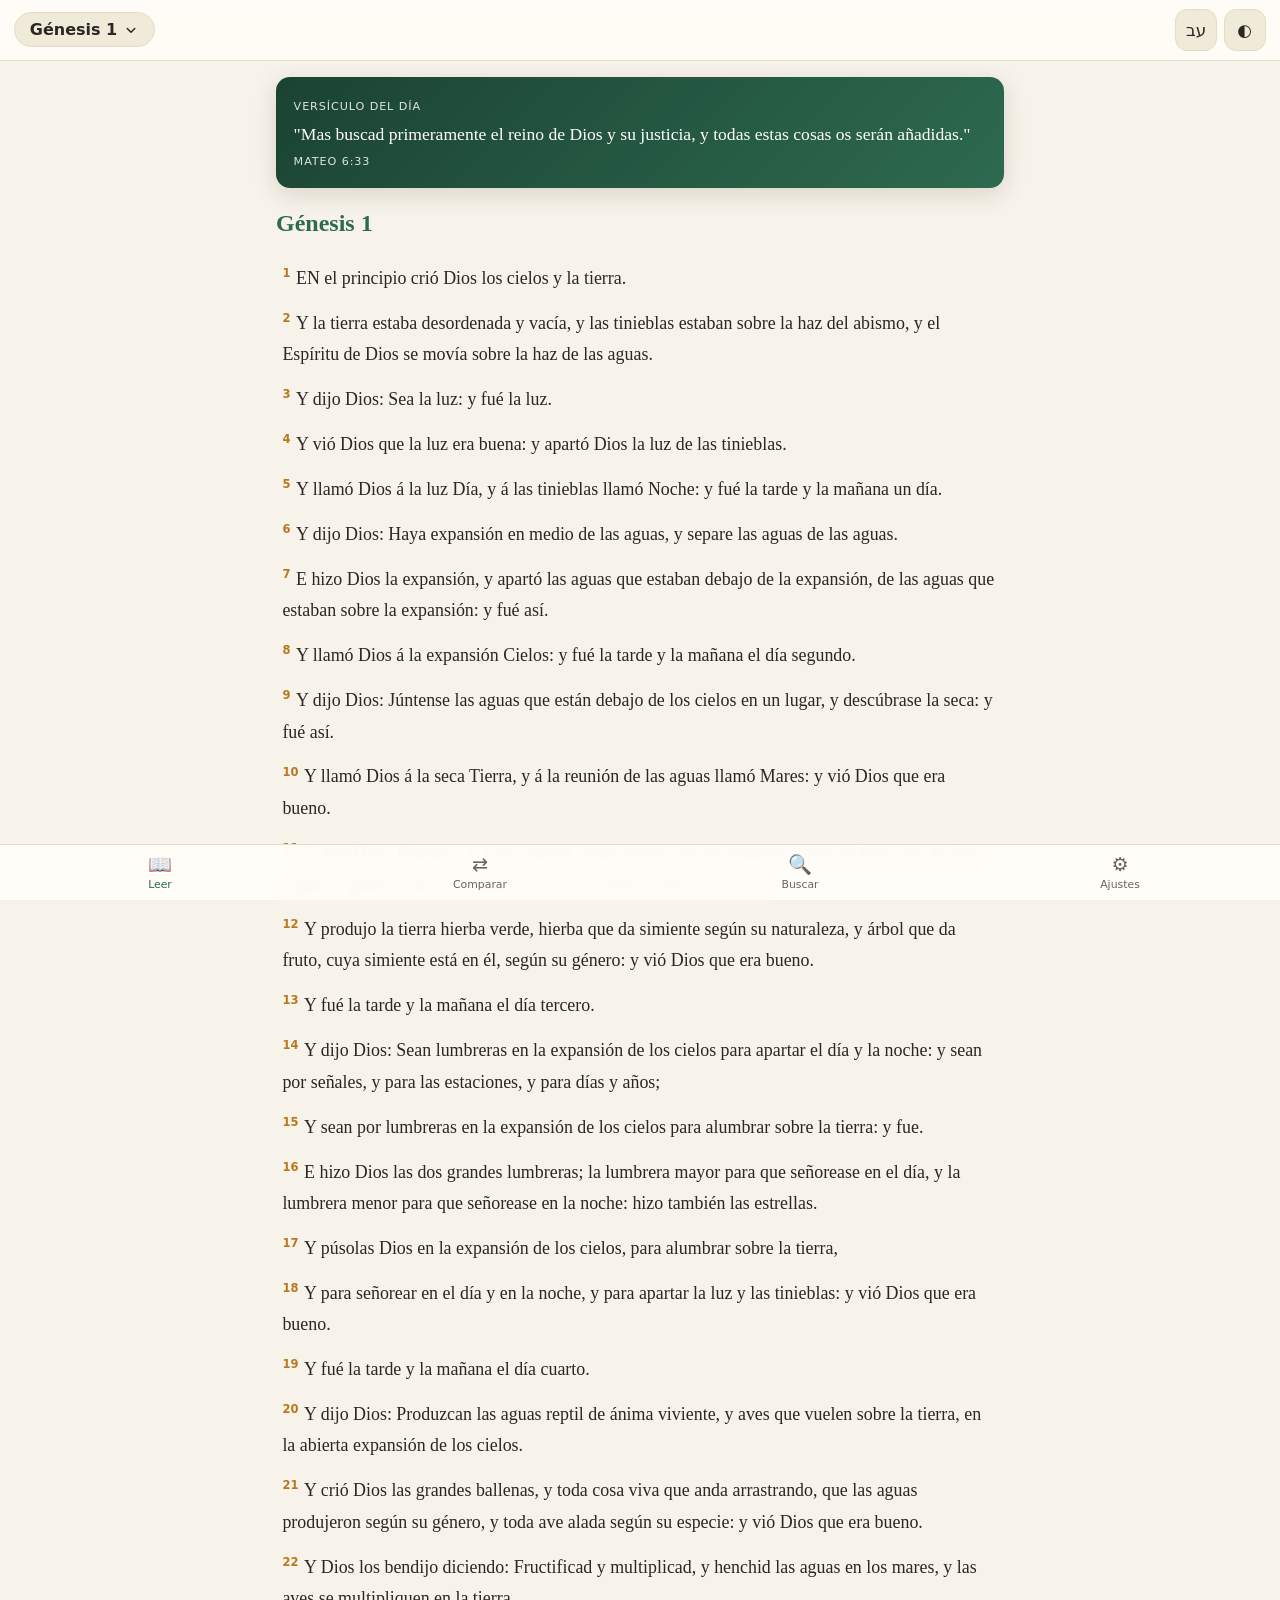
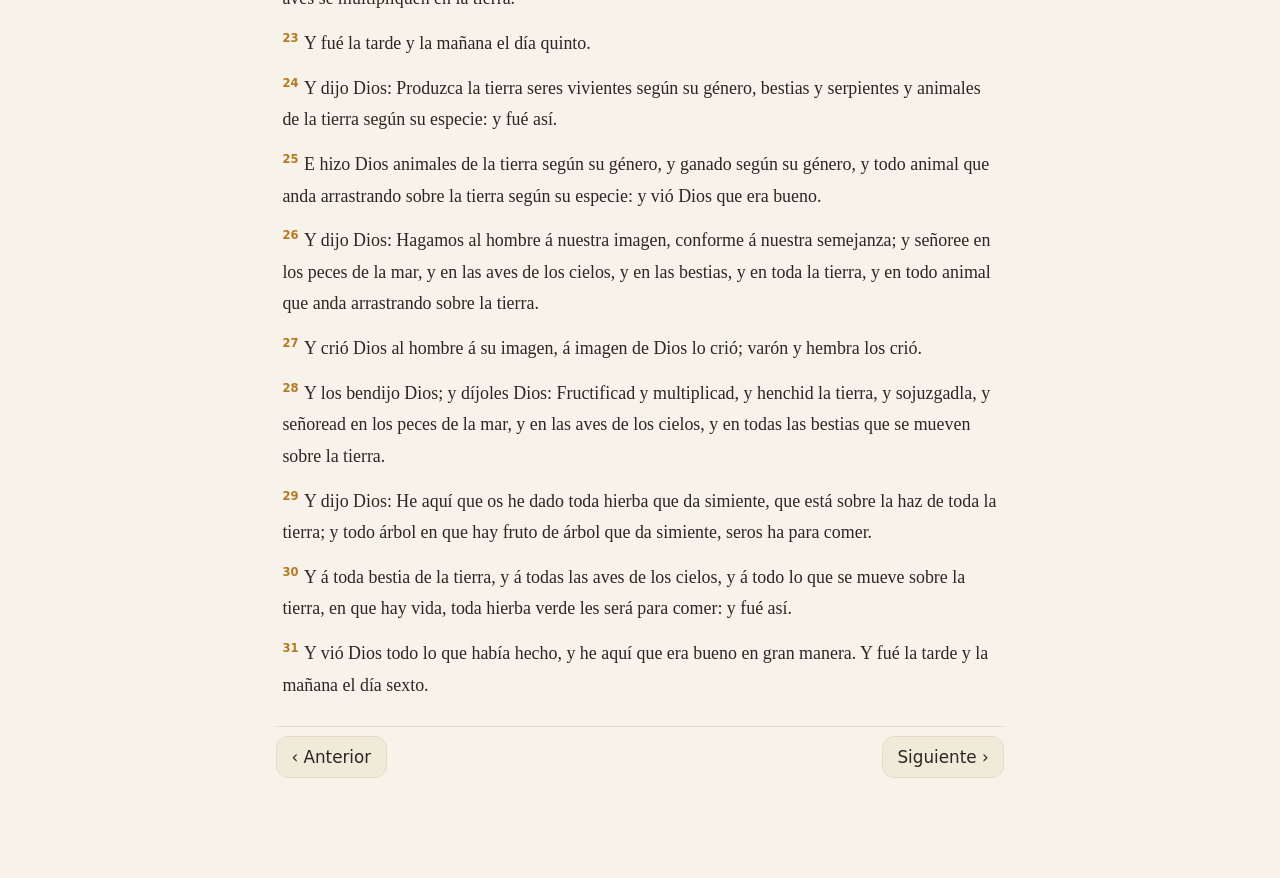
==== index.html @ 06303771 "Añade app web de estudio bíblico (PWA) con interlineal hebreo Primera versión real y funcional de la" ====
<!doctype html>
<html lang="es" data-theme="auto">
<head>
  <meta charset="utf-8" />
  <meta name="viewport" content="width=device-width, initial-scale=1, viewport-fit=cover" />
  <meta name="theme-color" content="#1b4332" />
  <meta name="description" content="Estudia la Biblia de forma profunda y sencilla: lectura, comparación de versiones y análisis palabra por palabra del hebreo con números de Strong." />
  <title>Biblia de Estudio</title>
  <link rel="manifest" href="manifest.webmanifest" />
  <link rel="icon" href="assets/icons/icon.svg" type="image/svg+xml" />
  <link rel="apple-touch-icon" href="assets/icons/icon-192.png" />
  <link rel="stylesheet" href="assets/css/app.css" />
</head>
<body>
  <!-- Barra superior -->
  <header class="topbar">
    <button id="btnNav" class="topbar__ref" aria-haspopup="dialog">
      <span id="refLabel">Génesis 1</span>
      <svg viewBox="0 0 24 24" class="chev" aria-hidden="true"><path d="M7 10l5 5 5-5" fill="none" stroke="currentColor" stroke-width="2" stroke-linecap="round" stroke-linejoin="round"/></svg>
    </button>
    <div class="topbar__actions">
      <button id="btnInterlinear" class="iconbtn" title="Interlineal hebreo" aria-pressed="false">עב</button>
      <button id="btnTheme" class="iconbtn" title="Tema">◐</button>
    </div>
  </header>

  <!-- Vistas -->
  <main id="app">
    <section id="view-read" class="view is-active"></section>
    <section id="view-compare" class="view"></section>
    <section id="view-search" class="view"></section>
    <section id="view-settings" class="view"></section>
  </main>

  <!-- Navegación inferior -->
  <nav class="tabbar">
    <button class="tab is-active" data-view="read"><span class="tab__i">📖</span><span>Leer</span></button>
    <button class="tab" data-view="compare"><span class="tab__i">⇄</span><span>Comparar</span></button>
    <button class="tab" data-view="search"><span class="tab__i">🔍</span><span>Buscar</span></button>
    <button class="tab" data-view="settings"><span class="tab__i">⚙️</span><span>Ajustes</span></button>
  </nav>

  <!-- Selector de libro/capítulo -->
  <div id="navigator" class="sheet" hidden>
    <div class="sheet__backdrop" data-close></div>
    <div class="sheet__panel" role="dialog" aria-label="Elegir libro y capítulo">
      <div class="sheet__head">
        <strong id="navTitle">Libros</strong>
        <button class="iconbtn" data-close aria-label="Cerrar">✕</button>
      </div>
      <div class="sheet__tabs">
        <button class="pill is-active" data-test="AT">Antiguo Testamento</button>
        <button class="pill" data-test="NT">Nuevo Testamento</button>
      </div>
      <div id="navBody" class="sheet__body"></div>
    </div>
  </div>

  <!-- Estudio de palabra (diccionario Strong) -->
  <div id="word" class="sheet" hidden>
    <div class="sheet__backdrop" data-close></div>
    <div class="sheet__panel sheet__panel--word" role="dialog" aria-label="Estudio de palabra">
      <div class="sheet__head">
        <strong>Estudio de palabra</strong>
        <button class="iconbtn" data-close aria-label="Cerrar">✕</button>
      </div>
      <div id="wordBody" class="sheet__body"></div>
    </div>
  </div>

  <div id="toast" class="toast" hidden></div>

  <script type="module" src="assets/js/app.js"></script>
</body>
</html>
---- assets/css/app.css ----
/* ============================================================
   Biblia de Estudio — estilos
   Móvil primero. Tema claro/oscuro con variables.
   ============================================================ */
:root {
  --bg: #f7f3ea;
  --surface: #fffdf8;
  --surface-2: #f0ead9;
  --text: #2b2724;
  --text-soft: #6b6358;
  --line: #e4dcc9;
  --accent: #1b4332;
  --accent-soft: #2d6a4f;
  --accent-ink: #ffffff;
  --gold: #b7791f;
  --hebrew: #7a3e12;
  --strong: #9a7b4f;
  --danger: #b23a48;
  --shadow: 0 6px 24px rgba(40, 30, 10, .14);
  --radius: 14px;
  --maxw: 760px;
  --fs-read: 1.12rem;
  --ff-read: "Iowan Old Style", "Palatino Linotype", Palatino, "Georgia", serif;
  --ff-ui: system-ui, -apple-system, "Segoe UI", Roboto, sans-serif;
  --ff-heb: "SBL Hebrew", "Ezra SIL", "Taamey Frank CLM", "Times New Roman", "David", serif;
}
:root[data-theme="dark"] {
  --bg: #15130f;
  --surface: #1e1b16;
  --surface-2: #272219;
  --text: #ece6da;
  --text-soft: #a69f90;
  --line: #322c22;
  --accent: #2d6a4f;
  --accent-soft: #40916c;
  --accent-ink: #f3fff8;
  --gold: #d9a441;
  --hebrew: #e0b483;
  --strong: #c3a677;
  --shadow: 0 6px 24px rgba(0, 0, 0, .5);
}
@media (prefers-color-scheme: dark) {
  :root[data-theme="auto"] {
    --bg: #15130f; --surface: #1e1b16; --surface-2: #272219;
    --text: #ece6da; --text-soft: #a69f90; --line: #322c22;
    --accent: #2d6a4f; --accent-soft: #40916c; --accent-ink: #f3fff8;
    --gold: #d9a441; --hebrew: #e0b483; --strong: #c3a677;
    --shadow: 0 6px 24px rgba(0, 0, 0, .5);
  }
}

* { box-sizing: border-box; }
html, body { margin: 0; padding: 0; }
body {
  background: var(--bg);
  color: var(--text);
  font-family: var(--ff-ui);
  line-height: 1.5;
  -webkit-text-size-adjust: 100%;
  overflow-x: hidden;
}
button { font-family: inherit; cursor: pointer; }

/* ---------- Barra superior ---------- */
.topbar {
  position: sticky; top: 0; z-index: 30;
  display: flex; align-items: center; justify-content: space-between;
  gap: .5rem;
  padding: calc(env(safe-area-inset-top) + .55rem) .9rem .55rem;
  background: color-mix(in srgb, var(--surface) 92%, transparent);
  backdrop-filter: saturate(1.3) blur(10px);
  border-bottom: 1px solid var(--line);
}
.topbar__ref {
  display: inline-flex; align-items: center; gap: .3rem;
  background: var(--surface-2); color: var(--text);
  border: 1px solid var(--line); border-radius: 999px;
  padding: .45rem .9rem; font-size: 1rem; font-weight: 600;
}
.chev { width: 18px; height: 18px; }
.topbar__actions { display: flex; gap: .4rem; }
.iconbtn {
  min-width: 42px; height: 42px; padding: 0 .5rem;
  display: inline-flex; align-items: center; justify-content: center;
  background: var(--surface-2); color: var(--text);
  border: 1px solid var(--line); border-radius: 12px;
  font-size: 1.05rem;
}
.iconbtn[aria-pressed="true"] { background: var(--accent); color: var(--accent-ink); border-color: var(--accent); }

/* ---------- Vistas ---------- */
main#app { max-width: var(--maxw); margin: 0 auto; padding-bottom: 92px; }
.view { display: none; padding: 1rem 1rem 0; animation: fade .25s ease; }
.view.is-active { display: block; }
@keyframes fade { from { opacity: 0; transform: translateY(6px); } to { opacity: 1; transform: none; } }

/* ---------- Lectura ---------- */
.chapter-title { font-family: var(--ff-read); font-size: 1.5rem; color: var(--accent-soft); margin: .2rem 0 1rem; }
.verse {
  font-family: var(--ff-read); font-size: var(--fs-read); line-height: 1.75;
  margin: 0 0 .15rem; padding: .35rem .4rem; border-radius: 8px;
  scroll-margin-top: 80px;
}
.verse:target, .verse.is-hl { background: color-mix(in srgb, var(--gold) 20%, transparent); }
.verse__n { font-family: var(--ff-ui); font-size: .72rem; font-weight: 700; color: var(--gold);
  vertical-align: super; margin-inline-end: .35rem; }

/* Interlineal */
.iln { margin: 0 0 1.1rem; padding: .7rem .6rem; border: 1px solid var(--line);
  border-radius: var(--radius); background: var(--surface); }
.iln__es { font-family: var(--ff-read); font-size: 1.02rem; color: var(--text-soft); margin-bottom: .55rem; }
.iln__heb { direction: rtl; text-align: right; display: flex; flex-wrap: wrap; gap: .1rem .55rem; }
.hw { display: inline-flex; flex-direction: column; align-items: center; gap: 1px;
  padding: .2rem .3rem; border-radius: 8px; background: transparent; border: none; }
.hw:active, .hw:hover { background: var(--surface-2); }
.hw__h { font-family: var(--ff-heb); font-size: 1.7rem; color: var(--hebrew); line-height: 1.3; }
.hw__s { font-family: var(--ff-ui); font-size: .62rem; color: var(--strong); direction: ltr; }

/* ---------- Comparar ---------- */
.cmp-pick { display: flex; flex-wrap: wrap; gap: .4rem; margin-bottom: 1rem; }
.cmp-grid { display: grid; gap: .8rem; }
.cmp-col { border: 1px solid var(--line); border-radius: var(--radius); background: var(--surface); overflow: hidden; }
.cmp-col__h { background: var(--surface-2); padding: .5rem .8rem; font-weight: 700; font-size: .9rem;
  border-bottom: 1px solid var(--line); display: flex; justify-content: space-between; align-items: center; }
.cmp-col__h small { color: var(--text-soft); font-weight: 500; }
.cmp-col__b { padding: .6rem .8rem; }
.cmp-v { font-family: var(--ff-read); font-size: 1rem; line-height: 1.65; margin-bottom: .4rem; }
.cmp-v.rtl { direction: rtl; text-align: right; font-family: var(--ff-heb); font-size: 1.35rem; color: var(--hebrew); }

/* ---------- Buscar ---------- */
.search-box { display: flex; gap: .5rem; margin-bottom: 1rem; }
.search-box input { flex: 1; font-size: 1rem; padding: .7rem .9rem; border-radius: 12px;
  border: 1px solid var(--line); background: var(--surface); color: var(--text); }
.result { border-bottom: 1px solid var(--line); padding: .7rem .2rem; }
.result__ref { font-weight: 700; color: var(--accent-soft); font-size: .85rem; }
.result__t { font-family: var(--ff-read); font-size: 1rem; }
.result mark { background: color-mix(in srgb, var(--gold) 35%, transparent); color: inherit; border-radius: 3px; }

/* ---------- Ajustes / genérico ---------- */
.card { background: var(--surface); border: 1px solid var(--line); border-radius: var(--radius);
  padding: 1rem; margin-bottom: 1rem; }
.card h3 { margin: 0 0 .6rem; font-size: 1rem; }
.row { display: flex; align-items: center; justify-content: space-between; gap: 1rem;
  padding: .55rem 0; border-top: 1px solid var(--line); }
.row:first-of-type { border-top: none; }
.seg { display: inline-flex; background: var(--surface-2); border: 1px solid var(--line); border-radius: 10px; overflow: hidden; }
.seg button { border: none; background: transparent; color: var(--text); padding: .45rem .8rem; font-size: .9rem; }
.seg button.is-active { background: var(--accent); color: var(--accent-ink); }
.muted { color: var(--text-soft); font-size: .88rem; }
.daily { background: linear-gradient(135deg, var(--accent), var(--accent-soft)); color: var(--accent-ink);
  border-radius: var(--radius); padding: 1rem 1.1rem; margin-bottom: 1.1rem; box-shadow: var(--shadow); }
.daily small { opacity: .85; text-transform: uppercase; letter-spacing: .08em; font-size: .7rem; }
.daily p { font-family: var(--ff-read); font-size: 1.1rem; margin: .3rem 0 0; }

/* ---------- Pestañas inferiores ---------- */
.tabbar {
  position: fixed; left: 0; right: 0; bottom: 0; z-index: 30;
  display: grid; grid-template-columns: repeat(4, 1fr);
  background: color-mix(in srgb, var(--surface) 95%, transparent);
  backdrop-filter: blur(10px); border-top: 1px solid var(--line);
  padding-bottom: env(safe-area-inset-bottom);
}
.tab { border: none; background: transparent; color: var(--text-soft);
  display: flex; flex-direction: column; align-items: center; gap: 2px;
  padding: .5rem 0 .55rem; font-size: .68rem; }
.tab.is-active { color: var(--accent-soft); }
.tab__i { font-size: 1.2rem; filter: grayscale(.3); }
.tab.is-active .tab__i { filter: none; }

/* ---------- Hojas / modales ---------- */
.sheet { position: fixed; inset: 0; z-index: 50; display: flex; align-items: flex-end; justify-content: center; }
.sheet[hidden] { display: none; }
.sheet__backdrop { position: absolute; inset: 0; background: rgba(0,0,0,.45); animation: fade .2s; }
.sheet__panel { position: relative; width: 100%; max-width: var(--maxw);
  max-height: 86vh; display: flex; flex-direction: column;
  background: var(--surface); border-radius: 18px 18px 0 0; box-shadow: var(--shadow);
  animation: slideup .28s cubic-bezier(.2,.8,.2,1); padding-bottom: env(safe-area-inset-bottom); }
.sheet__panel--word { max-height: 78vh; }
@keyframes slideup { from { transform: translateY(100%); } to { transform: none; } }
.sheet__head { display: flex; justify-content: space-between; align-items: center;
  padding: .9rem 1rem; border-bottom: 1px solid var(--line); }
.sheet__tabs { display: flex; gap: .5rem; padding: .7rem 1rem 0; }
.pill { border: 1px solid var(--line); background: var(--surface-2); color: var(--text);
  border-radius: 999px; padding: .4rem .9rem; font-size: .85rem; }
.pill.is-active { background: var(--accent); color: var(--accent-ink); border-color: var(--accent); }
.sheet__body { overflow-y: auto; padding: 1rem; }

.book-grid { display: grid; grid-template-columns: repeat(auto-fill, minmax(96px, 1fr)); gap: .45rem; }
.book-grid button { border: 1px solid var(--line); background: var(--surface-2); color: var(--text);
  border-radius: 10px; padding: .55rem .4rem; font-size: .82rem; text-align: center; }
.book-grid button.heb::after { content: "עב"; display: block; font-family: var(--ff-heb);
  font-size: .7rem; color: var(--strong); margin-top: 2px; }
.chap-grid { display: grid; grid-template-columns: repeat(auto-fill, minmax(52px, 1fr)); gap: .4rem; }
.chap-grid button { border: 1px solid var(--line); background: var(--surface-2); color: var(--text);
  border-radius: 10px; padding: .6rem 0; font-weight: 600; }
.backlink { background: none; border: none; color: var(--accent-soft); font-weight: 600; padding: 0 0 .7rem; }

/* Estudio de palabra */
.wh { text-align: center; margin-bottom: .8rem; }
.wh__h { font-family: var(--ff-heb); font-size: 2.6rem; color: var(--hebrew); }
.wh__x { color: var(--text-soft); font-size: 1rem; }
.wh__code { display: inline-block; margin-top: .3rem; font-size: .78rem; font-weight: 700;
  color: var(--gold); background: var(--surface-2); border: 1px solid var(--line);
  border-radius: 999px; padding: .15rem .6rem; }
.wsec { margin-bottom: .9rem; }
.wsec h4 { margin: 0 0 .25rem; font-size: .76rem; text-transform: uppercase; letter-spacing: .06em; color: var(--text-soft); }
.wsec p { margin: 0; font-size: .98rem; }
.occ { display: flex; flex-wrap: wrap; gap: .4rem; }
.occ button { border: 1px solid var(--line); background: var(--surface-2); color: var(--accent-soft);
  border-radius: 8px; padding: .3rem .55rem; font-size: .82rem; font-weight: 600; }
.loading { text-align: center; color: var(--text-soft); padding: 2rem 0; }
.spin { display: inline-block; width: 22px; height: 22px; border: 3px solid var(--line);
  border-top-color: var(--accent-soft); border-radius: 50%; animation: sp .8s linear infinite; }
@keyframes sp { to { transform: rotate(360deg); } }

.toast { position: fixed; bottom: 100px; left: 50%; transform: translateX(-50%);
  background: var(--text); color: var(--bg); padding: .6rem 1rem; border-radius: 999px;
  font-size: .88rem; z-index: 80; box-shadow: var(--shadow); }
.toast[hidden] { display: none; }

@media (min-width: 620px) { .cmp-grid.two { grid-template-columns: 1fr 1fr; } }
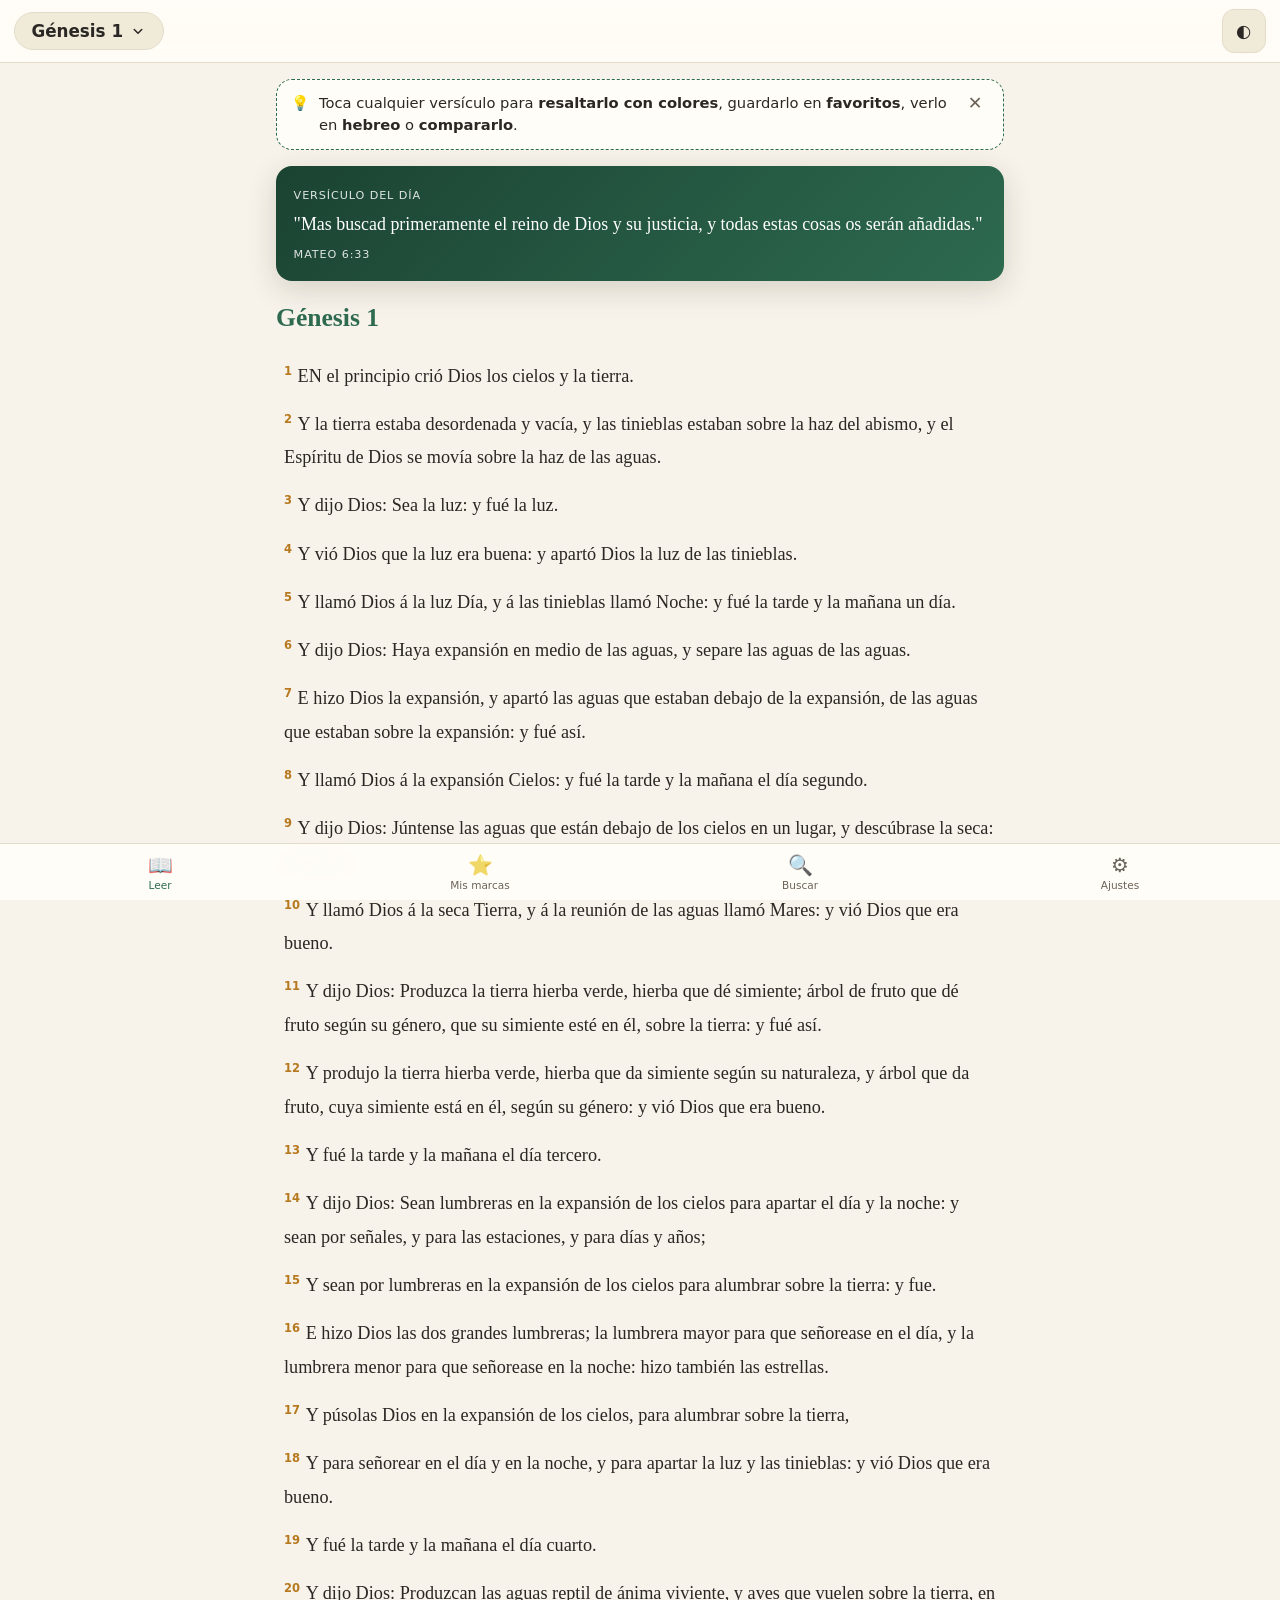
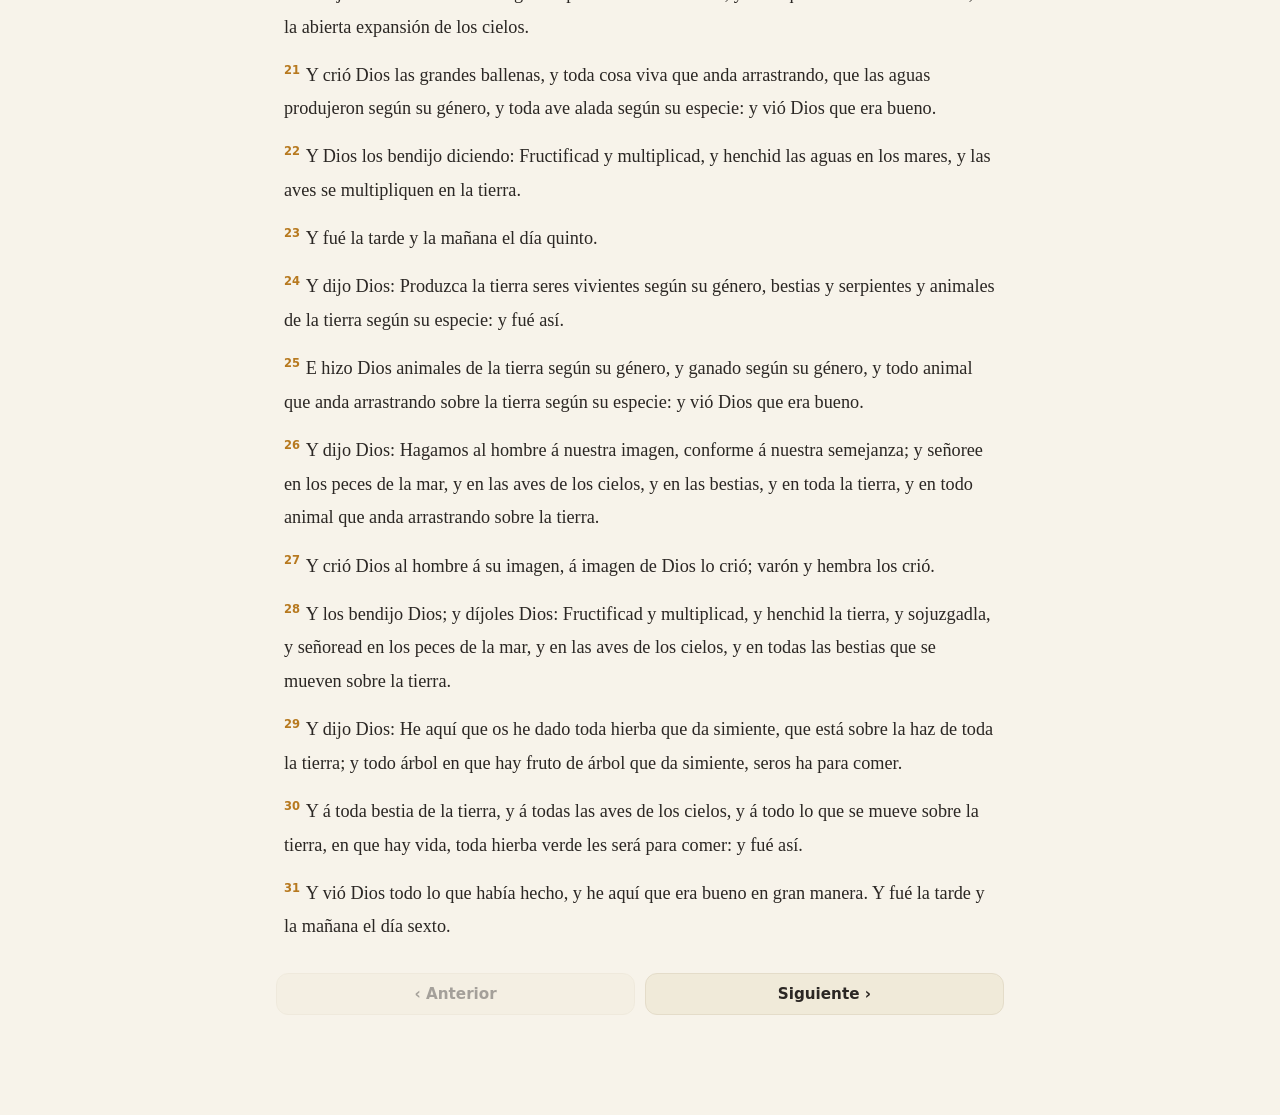
==== commit 58985668: "Rediseño simple y táctil: menú de versículo, resaltados y favoritos Reorganiza toda la interacción e" ====
--- a/index.html
+++ b/index.html
@@ -4,7 +4,7 @@
   <meta charset="utf-8" />
   <meta name="viewport" content="width=device-width, initial-scale=1, viewport-fit=cover" />
   <meta name="theme-color" content="#1b4332" />
-  <meta name="description" content="Estudia la Biblia de forma profunda y sencilla: lectura, comparación de versiones y análisis palabra por palabra del hebreo con números de Strong." />
+  <meta name="description" content="Estudia la Biblia de forma sencilla: lee, resalta con colores, guarda favoritos, compara versiones y mira el hebreo original palabra por palabra." />
   <title>Biblia de Estudio</title>
   <link rel="manifest" href="manifest.webmanifest" />
   <link rel="icon" href="assets/icons/icon.svg" type="image/svg+xml" />
@@ -18,16 +18,13 @@
       <span id="refLabel">Génesis 1</span>
       <svg viewBox="0 0 24 24" class="chev" aria-hidden="true"><path d="M7 10l5 5 5-5" fill="none" stroke="currentColor" stroke-width="2" stroke-linecap="round" stroke-linejoin="round"/></svg>
     </button>
-    <div class="topbar__actions">
-      <button id="btnInterlinear" class="iconbtn" title="Interlineal hebreo" aria-pressed="false">עב</button>
-      <button id="btnTheme" class="iconbtn" title="Tema">◐</button>
-    </div>
+    <button id="btnTheme" class="iconbtn" title="Cambiar tema" aria-label="Cambiar tema">◐</button>
   </header>
 
   <!-- Vistas -->
   <main id="app">
     <section id="view-read" class="view is-active"></section>
-    <section id="view-compare" class="view"></section>
+    <section id="view-marks" class="view"></section>
     <section id="view-search" class="view"></section>
     <section id="view-settings" class="view"></section>
   </main>
@@ -35,7 +32,7 @@
   <!-- Navegación inferior -->
   <nav class="tabbar">
     <button class="tab is-active" data-view="read"><span class="tab__i">📖</span><span>Leer</span></button>
-    <button class="tab" data-view="compare"><span class="tab__i">⇄</span><span>Comparar</span></button>
+    <button class="tab" data-view="marks"><span class="tab__i">⭐</span><span>Mis marcas</span></button>
     <button class="tab" data-view="search"><span class="tab__i">🔍</span><span>Buscar</span></button>
     <button class="tab" data-view="settings"><span class="tab__i">⚙️</span><span>Ajustes</span></button>
   </nav>
@@ -44,6 +41,7 @@
   <div id="navigator" class="sheet" hidden>
     <div class="sheet__backdrop" data-close></div>
     <div class="sheet__panel" role="dialog" aria-label="Elegir libro y capítulo">
+      <div class="sheet__grip"></div>
       <div class="sheet__head">
         <strong id="navTitle">Libros</strong>
         <button class="iconbtn" data-close aria-label="Cerrar">✕</button>
@@ -56,10 +54,35 @@
     </div>
   </div>
 
+  <!-- Menú de acciones del versículo (el centro de todo) -->
+  <div id="verse" class="sheet" hidden>
+    <div class="sheet__backdrop" data-close></div>
+    <div class="sheet__panel sheet__panel--actions" role="dialog" aria-label="Acciones del versículo">
+      <div class="sheet__grip"></div>
+      <div id="verseHead" class="verse-head"></div>
+      <div class="swatches" id="swatches"></div>
+      <div class="actions" id="verseActions"></div>
+    </div>
+  </div>
+
+  <!-- Panel genérico (hebreo del versículo / comparar) -->
+  <div id="panel" class="sheet" hidden>
+    <div class="sheet__backdrop" data-close></div>
+    <div class="sheet__panel" role="dialog" aria-label="Detalle">
+      <div class="sheet__grip"></div>
+      <div class="sheet__head">
+        <strong id="panelTitle">Detalle</strong>
+        <button class="iconbtn" data-close aria-label="Cerrar">✕</button>
+      </div>
+      <div id="panelBody" class="sheet__body"></div>
+    </div>
+  </div>
+
   <!-- Estudio de palabra (diccionario Strong) -->
   <div id="word" class="sheet" hidden>
     <div class="sheet__backdrop" data-close></div>
     <div class="sheet__panel sheet__panel--word" role="dialog" aria-label="Estudio de palabra">
+      <div class="sheet__grip"></div>
       <div class="sheet__head">
         <strong>Estudio de palabra</strong>
         <button class="iconbtn" data-close aria-label="Cerrar">✕</button>
--- a/assets/css/app.css
+++ b/assets/css/app.css
@@ -1,6 +1,5 @@
 /* ============================================================
-   Biblia de Estudio — estilos
-   Móvil primero. Tema claro/oscuro con variables.
+   Biblia de Estudio — estilos (rediseño simple y táctil)
    ============================================================ */
 :root {
   --bg: #f7f3ea;
@@ -15,78 +14,75 @@
   --gold: #b7791f;
   --hebrew: #7a3e12;
   --strong: #9a7b4f;
-  --danger: #b23a48;
-  --shadow: 0 6px 24px rgba(40, 30, 10, .14);
-  --radius: 14px;
+  --shadow: 0 8px 30px rgba(40, 30, 10, .16);
+  --radius: 16px;
   --maxw: 760px;
-  --fs-read: 1.12rem;
+  --fs-read: 1.14rem;
   --ff-read: "Iowan Old Style", "Palatino Linotype", Palatino, "Georgia", serif;
   --ff-ui: system-ui, -apple-system, "Segoe UI", Roboto, sans-serif;
   --ff-heb: "SBL Hebrew", "Ezra SIL", "Taamey Frank CLM", "Times New Roman", "David", serif;
+  /* resaltados (translúcidos: lucen bien en claro y oscuro) */
+  --hl-amarillo: rgba(250, 204, 21, .40);
+  --hl-verde:    rgba(74, 222, 128, .34);
+  --hl-azul:     rgba(96, 165, 250, .34);
+  --hl-rosa:     rgba(244, 114, 182, .34);
+  --hl-naranja:  rgba(251, 146, 60, .38);
 }
 :root[data-theme="dark"] {
-  --bg: #15130f;
-  --surface: #1e1b16;
-  --surface-2: #272219;
-  --text: #ece6da;
-  --text-soft: #a69f90;
-  --line: #322c22;
-  --accent: #2d6a4f;
-  --accent-soft: #40916c;
-  --accent-ink: #f3fff8;
-  --gold: #d9a441;
-  --hebrew: #e0b483;
-  --strong: #c3a677;
-  --shadow: 0 6px 24px rgba(0, 0, 0, .5);
+  --bg: #15130f; --surface: #1e1b16; --surface-2: #272219;
+  --text: #ece6da; --text-soft: #a69f90; --line: #322c22;
+  --accent: #2d6a4f; --accent-soft: #52b788; --accent-ink: #f3fff8;
+  --gold: #d9a441; --hebrew: #e0b483; --strong: #c3a677;
+  --shadow: 0 8px 30px rgba(0, 0, 0, .55);
+  --hl-amarillo: rgba(250, 204, 21, .30);
+  --hl-verde:    rgba(74, 222, 128, .26);
+  --hl-azul:     rgba(96, 165, 250, .28);
+  --hl-rosa:     rgba(244, 114, 182, .28);
+  --hl-naranja:  rgba(251, 146, 60, .30);
 }
 @media (prefers-color-scheme: dark) {
   :root[data-theme="auto"] {
     --bg: #15130f; --surface: #1e1b16; --surface-2: #272219;
     --text: #ece6da; --text-soft: #a69f90; --line: #322c22;
-    --accent: #2d6a4f; --accent-soft: #40916c; --accent-ink: #f3fff8;
+    --accent: #2d6a4f; --accent-soft: #52b788; --accent-ink: #f3fff8;
     --gold: #d9a441; --hebrew: #e0b483; --strong: #c3a677;
-    --shadow: 0 6px 24px rgba(0, 0, 0, .5);
+    --shadow: 0 8px 30px rgba(0, 0, 0, .55);
+    --hl-amarillo: rgba(250,204,21,.30); --hl-verde: rgba(74,222,128,.26);
+    --hl-azul: rgba(96,165,250,.28); --hl-rosa: rgba(244,114,182,.28);
+    --hl-naranja: rgba(251,146,60,.30);
   }
 }
 
-* { box-sizing: border-box; }
+* { box-sizing: border-box; -webkit-tap-highlight-color: transparent; }
 html, body { margin: 0; padding: 0; }
 body {
-  background: var(--bg);
-  color: var(--text);
-  font-family: var(--ff-ui);
-  line-height: 1.5;
-  -webkit-text-size-adjust: 100%;
-  overflow-x: hidden;
-}
-button { font-family: inherit; cursor: pointer; }
+  background: var(--bg); color: var(--text);
+  font-family: var(--ff-ui); line-height: 1.5;
+  -webkit-text-size-adjust: 100%; overflow-x: hidden;
+}
+button { font-family: inherit; cursor: pointer; color: inherit; }
 
 /* ---------- Barra superior ---------- */
 .topbar {
   position: sticky; top: 0; z-index: 30;
-  display: flex; align-items: center; justify-content: space-between;
-  gap: .5rem;
+  display: flex; align-items: center; justify-content: space-between; gap: .5rem;
   padding: calc(env(safe-area-inset-top) + .55rem) .9rem .55rem;
   background: color-mix(in srgb, var(--surface) 92%, transparent);
   backdrop-filter: saturate(1.3) blur(10px);
   border-bottom: 1px solid var(--line);
 }
 .topbar__ref {
-  display: inline-flex; align-items: center; gap: .3rem;
-  background: var(--surface-2); color: var(--text);
-  border: 1px solid var(--line); border-radius: 999px;
-  padding: .45rem .9rem; font-size: 1rem; font-weight: 600;
+  display: inline-flex; align-items: center; gap: .35rem;
+  background: var(--surface-2); border: 1px solid var(--line); border-radius: 999px;
+  padding: .5rem 1rem; font-size: 1.05rem; font-weight: 700;
 }
 .chev { width: 18px; height: 18px; }
-.topbar__actions { display: flex; gap: .4rem; }
 .iconbtn {
-  min-width: 42px; height: 42px; padding: 0 .5rem;
+  min-width: 44px; height: 44px; padding: 0 .6rem;
   display: inline-flex; align-items: center; justify-content: center;
-  background: var(--surface-2); color: var(--text);
-  border: 1px solid var(--line); border-radius: 12px;
-  font-size: 1.05rem;
-}
-.iconbtn[aria-pressed="true"] { background: var(--accent); color: var(--accent-ink); border-color: var(--accent); }
+  background: var(--surface-2); border: 1px solid var(--line); border-radius: 12px;
+  font-size: 1.1rem;
+}
 
 /* ---------- Vistas ---------- */
 main#app { max-width: var(--maxw); margin: 0 auto; padding-bottom: 92px; }
@@ -95,62 +91,95 @@
 @keyframes fade { from { opacity: 0; transform: translateY(6px); } to { opacity: 1; transform: none; } }
 
 /* ---------- Lectura ---------- */
-.chapter-title { font-family: var(--ff-read); font-size: 1.5rem; color: var(--accent-soft); margin: .2rem 0 1rem; }
+.chapter-title { font-family: var(--ff-read); font-size: 1.6rem; color: var(--accent-soft); margin: .3rem 0 1rem; }
 .verse {
-  font-family: var(--ff-read); font-size: var(--fs-read); line-height: 1.75;
-  margin: 0 0 .15rem; padding: .35rem .4rem; border-radius: 8px;
-  scroll-margin-top: 80px;
-}
-.verse:target, .verse.is-hl { background: color-mix(in srgb, var(--gold) 20%, transparent); }
-.verse__n { font-family: var(--ff-ui); font-size: .72rem; font-weight: 700; color: var(--gold);
+  position: relative;
+  font-family: var(--ff-read); font-size: var(--fs-read); line-height: 1.85;
+  margin: 0 0 .1rem; padding: .4rem .5rem; border-radius: 10px;
+  scroll-margin-top: 84px; cursor: pointer; transition: background .15s;
+}
+.verse:active { background: var(--surface-2); }
+.verse.is-hl { outline: none; }
+.verse.hl-amarillo { background: var(--hl-amarillo); }
+.verse.hl-verde { background: var(--hl-verde); }
+.verse.hl-azul { background: var(--hl-azul); }
+.verse.hl-rosa { background: var(--hl-rosa); }
+.verse.hl-naranja { background: var(--hl-naranja); }
+.verse.flash { animation: flash 1.4s ease; }
+@keyframes flash { 0%,100%{ background: transparent; } 30%{ background: color-mix(in srgb, var(--gold) 26%, transparent); } }
+.verse__n { font-family: var(--ff-ui); font-size: .72rem; font-weight: 800; color: var(--gold);
   vertical-align: super; margin-inline-end: .35rem; }
-
-/* Interlineal */
-.iln { margin: 0 0 1.1rem; padding: .7rem .6rem; border: 1px solid var(--line);
-  border-radius: var(--radius); background: var(--surface); }
-.iln__es { font-family: var(--ff-read); font-size: 1.02rem; color: var(--text-soft); margin-bottom: .55rem; }
-.iln__heb { direction: rtl; text-align: right; display: flex; flex-wrap: wrap; gap: .1rem .55rem; }
+.verse__fav { color: var(--gold); margin-inline-start: .3rem; font-size: .85rem; }
+
+/* consejo inicial */
+.tip { display: flex; gap: .6rem; align-items: flex-start;
+  background: var(--surface); border: 1px dashed var(--accent-soft); border-radius: var(--radius);
+  padding: .8rem .9rem; margin-bottom: 1rem; font-size: .92rem; }
+.tip button { margin-inline-start: auto; background: none; border: none; color: var(--text-soft); font-size: 1.1rem; }
+
+/* versículo del día */
+.daily { background: linear-gradient(135deg, var(--accent), var(--accent-soft)); color: var(--accent-ink);
+  border-radius: var(--radius); padding: 1rem 1.1rem; margin-bottom: 1.1rem; box-shadow: var(--shadow); cursor: pointer; }
+.daily small { opacity: .85; text-transform: uppercase; letter-spacing: .08em; font-size: .7rem; }
+.daily p { font-family: var(--ff-read); font-size: 1.12rem; margin: .3rem 0 .2rem; }
+
+/* paginador de capítulo */
+.pager { display: flex; justify-content: space-between; gap: .6rem; margin: 1.4rem 0 .5rem; }
+.pager button { flex: 1; background: var(--surface-2); border: 1px solid var(--line);
+  border-radius: 12px; padding: .7rem; font-weight: 600; font-size: .95rem; }
+.pager button:disabled { opacity: .4; }
+
+/* interlineal de un versículo (en panel) */
+.iln__es { font-family: var(--ff-read); font-size: 1.05rem; color: var(--text-soft); margin: 0 0 .7rem;
+  padding-bottom: .7rem; border-bottom: 1px solid var(--line); }
+.iln__heb { direction: rtl; text-align: right; display: flex; flex-wrap: wrap; gap: .2rem .55rem; }
 .hw { display: inline-flex; flex-direction: column; align-items: center; gap: 1px;
-  padding: .2rem .3rem; border-radius: 8px; background: transparent; border: none; }
-.hw:active, .hw:hover { background: var(--surface-2); }
-.hw__h { font-family: var(--ff-heb); font-size: 1.7rem; color: var(--hebrew); line-height: 1.3; }
+  padding: .25rem .35rem; border-radius: 10px; background: var(--surface-2); border: 1px solid var(--line); }
+.hw:active { background: var(--accent); }
+.hw__h { font-family: var(--ff-heb); font-size: 1.75rem; color: var(--hebrew); line-height: 1.35; }
 .hw__s { font-family: var(--ff-ui); font-size: .62rem; color: var(--strong); direction: ltr; }
-
-/* ---------- Comparar ---------- */
-.cmp-pick { display: flex; flex-wrap: wrap; gap: .4rem; margin-bottom: 1rem; }
-.cmp-grid { display: grid; gap: .8rem; }
-.cmp-col { border: 1px solid var(--line); border-radius: var(--radius); background: var(--surface); overflow: hidden; }
-.cmp-col__h { background: var(--surface-2); padding: .5rem .8rem; font-weight: 700; font-size: .9rem;
-  border-bottom: 1px solid var(--line); display: flex; justify-content: space-between; align-items: center; }
-.cmp-col__h small { color: var(--text-soft); font-weight: 500; }
-.cmp-col__b { padding: .6rem .8rem; }
-.cmp-v { font-family: var(--ff-read); font-size: 1rem; line-height: 1.65; margin-bottom: .4rem; }
-.cmp-v.rtl { direction: rtl; text-align: right; font-family: var(--ff-heb); font-size: 1.35rem; color: var(--hebrew); }
+.iln__hint { margin-top: .9rem; color: var(--text-soft); font-size: .85rem; text-align: center; }
+
+/* comparar (en panel) */
+.cmp-row { margin-bottom: .9rem; border: 1px solid var(--line); border-radius: 12px; overflow: hidden; }
+.cmp-row__h { background: var(--surface-2); padding: .45rem .8rem; font-weight: 700; font-size: .85rem;
+  display: flex; justify-content: space-between; align-items: center; }
+.cmp-row__h small { color: var(--text-soft); font-weight: 500; }
+.cmp-row__t { padding: .6rem .8rem; font-family: var(--ff-read); font-size: 1.02rem; line-height: 1.6; }
+.cmp-row__t.rtl { direction: rtl; text-align: right; font-family: var(--ff-heb); font-size: 1.4rem; color: var(--hebrew); }
+.cmp-add { margin-top: .4rem; }
+.cmp-add summary { cursor: pointer; color: var(--accent-soft); font-weight: 600; padding: .5rem 0; list-style: none; }
+.cmp-add summary::-webkit-details-marker { display: none; }
+.cmp-pick { display: flex; flex-wrap: wrap; gap: .4rem; padding: .3rem 0 .6rem; }
 
 /* ---------- Buscar ---------- */
 .search-box { display: flex; gap: .5rem; margin-bottom: 1rem; }
-.search-box input { flex: 1; font-size: 1rem; padding: .7rem .9rem; border-radius: 12px;
+.search-box input { flex: 1; font-size: 1rem; padding: .8rem .9rem; border-radius: 12px;
   border: 1px solid var(--line); background: var(--surface); color: var(--text); }
-.result { border-bottom: 1px solid var(--line); padding: .7rem .2rem; }
+.result { border-bottom: 1px solid var(--line); padding: .8rem .2rem; cursor: pointer; }
 .result__ref { font-weight: 700; color: var(--accent-soft); font-size: .85rem; }
 .result__t { font-family: var(--ff-read); font-size: 1rem; }
-.result mark { background: color-mix(in srgb, var(--gold) 35%, transparent); color: inherit; border-radius: 3px; }
-
-/* ---------- Ajustes / genérico ---------- */
-.card { background: var(--surface); border: 1px solid var(--line); border-radius: var(--radius);
-  padding: 1rem; margin-bottom: 1rem; }
+.result mark, .cmp-row__t mark { background: color-mix(in srgb, var(--gold) 38%, transparent); color: inherit; border-radius: 3px; }
+
+/* ---------- Mis marcas ---------- */
+.seg { display: inline-flex; background: var(--surface-2); border: 1px solid var(--line); border-radius: 12px; overflow: hidden; }
+.seg button { border: none; background: transparent; padding: .5rem .9rem; font-size: .92rem; font-weight: 600; color: var(--text); }
+.seg button.is-active { background: var(--accent); color: var(--accent-ink); }
+.mark { display: flex; gap: .7rem; align-items: flex-start; padding: .8rem .2rem; border-bottom: 1px solid var(--line); cursor: pointer; }
+.mark__dot { width: 14px; height: 14px; border-radius: 50%; margin-top: .35rem; flex: none; border: 1px solid rgba(0,0,0,.1); }
+.mark__body { flex: 1; min-width: 0; }
+.mark__ref { font-weight: 700; color: var(--accent-soft); font-size: .86rem; }
+.mark__t { font-family: var(--ff-read); font-size: 1rem; overflow: hidden; display: -webkit-box; -webkit-line-clamp: 2; -webkit-box-orient: vertical; }
+.mark__x { background: none; border: none; color: var(--text-soft); font-size: 1.2rem; padding: 0 .3rem; }
+.empty { text-align: center; color: var(--text-soft); padding: 3rem 1rem; }
+.empty__i { font-size: 2.4rem; display: block; margin-bottom: .5rem; }
+
+/* ---------- Ajustes ---------- */
+.card { background: var(--surface); border: 1px solid var(--line); border-radius: var(--radius); padding: 1rem; margin-bottom: 1rem; }
 .card h3 { margin: 0 0 .6rem; font-size: 1rem; }
-.row { display: flex; align-items: center; justify-content: space-between; gap: 1rem;
-  padding: .55rem 0; border-top: 1px solid var(--line); }
+.row { display: flex; align-items: center; justify-content: space-between; gap: 1rem; padding: .6rem 0; border-top: 1px solid var(--line); }
 .row:first-of-type { border-top: none; }
-.seg { display: inline-flex; background: var(--surface-2); border: 1px solid var(--line); border-radius: 10px; overflow: hidden; }
-.seg button { border: none; background: transparent; color: var(--text); padding: .45rem .8rem; font-size: .9rem; }
-.seg button.is-active { background: var(--accent); color: var(--accent-ink); }
 .muted { color: var(--text-soft); font-size: .88rem; }
-.daily { background: linear-gradient(135deg, var(--accent), var(--accent-soft)); color: var(--accent-ink);
-  border-radius: var(--radius); padding: 1rem 1.1rem; margin-bottom: 1.1rem; box-shadow: var(--shadow); }
-.daily small { opacity: .85; text-transform: uppercase; letter-spacing: .08em; font-size: .7rem; }
-.daily p { font-family: var(--ff-read); font-size: 1.1rem; margin: .3rem 0 0; }
 
 /* ---------- Pestañas inferiores ---------- */
 .tabbar {
@@ -161,61 +190,78 @@
   padding-bottom: env(safe-area-inset-bottom);
 }
 .tab { border: none; background: transparent; color: var(--text-soft);
-  display: flex; flex-direction: column; align-items: center; gap: 2px;
-  padding: .5rem 0 .55rem; font-size: .68rem; }
+  display: flex; flex-direction: column; align-items: center; gap: 2px; padding: .55rem 0; font-size: .66rem; position: relative; }
 .tab.is-active { color: var(--accent-soft); }
-.tab__i { font-size: 1.2rem; filter: grayscale(.3); }
+.tab__i { font-size: 1.25rem; filter: grayscale(.3); }
 .tab.is-active .tab__i { filter: none; }
+.tab__badge { position: absolute; top: .25rem; right: calc(50% - 22px);
+  background: var(--gold); color: #fff; font-size: .6rem; font-weight: 700;
+  min-width: 15px; height: 15px; border-radius: 999px; padding: 0 3px;
+  display: inline-flex; align-items: center; justify-content: center; }
 
 /* ---------- Hojas / modales ---------- */
 .sheet { position: fixed; inset: 0; z-index: 50; display: flex; align-items: flex-end; justify-content: center; }
 .sheet[hidden] { display: none; }
 .sheet__backdrop { position: absolute; inset: 0; background: rgba(0,0,0,.45); animation: fade .2s; }
-.sheet__panel { position: relative; width: 100%; max-width: var(--maxw);
-  max-height: 86vh; display: flex; flex-direction: column;
-  background: var(--surface); border-radius: 18px 18px 0 0; box-shadow: var(--shadow);
-  animation: slideup .28s cubic-bezier(.2,.8,.2,1); padding-bottom: env(safe-area-inset-bottom); }
-.sheet__panel--word { max-height: 78vh; }
+.sheet__panel { position: relative; width: 100%; max-width: var(--maxw); max-height: 86vh;
+  display: flex; flex-direction: column; background: var(--surface);
+  border-radius: 20px 20px 0 0; box-shadow: var(--shadow);
+  animation: slideup .3s cubic-bezier(.2,.9,.2,1); padding-bottom: env(safe-area-inset-bottom); }
+.sheet__panel--word { max-height: 80vh; }
+.sheet__panel--actions { padding-bottom: calc(env(safe-area-inset-bottom) + .6rem); }
 @keyframes slideup { from { transform: translateY(100%); } to { transform: none; } }
-.sheet__head { display: flex; justify-content: space-between; align-items: center;
-  padding: .9rem 1rem; border-bottom: 1px solid var(--line); }
+.sheet__grip { width: 42px; height: 5px; border-radius: 999px; background: var(--line); margin: .55rem auto .2rem; }
+.sheet__head { display: flex; justify-content: space-between; align-items: center; padding: .7rem 1rem; border-bottom: 1px solid var(--line); }
 .sheet__tabs { display: flex; gap: .5rem; padding: .7rem 1rem 0; }
-.pill { border: 1px solid var(--line); background: var(--surface-2); color: var(--text);
-  border-radius: 999px; padding: .4rem .9rem; font-size: .85rem; }
+.pill { border: 1px solid var(--line); background: var(--surface-2); border-radius: 999px; padding: .45rem .9rem; font-size: .85rem; }
 .pill.is-active { background: var(--accent); color: var(--accent-ink); border-color: var(--accent); }
 .sheet__body { overflow-y: auto; padding: 1rem; }
 
-.book-grid { display: grid; grid-template-columns: repeat(auto-fill, minmax(96px, 1fr)); gap: .45rem; }
-.book-grid button { border: 1px solid var(--line); background: var(--surface-2); color: var(--text);
-  border-radius: 10px; padding: .55rem .4rem; font-size: .82rem; text-align: center; }
-.book-grid button.heb::after { content: "עב"; display: block; font-family: var(--ff-heb);
-  font-size: .7rem; color: var(--strong); margin-top: 2px; }
-.chap-grid { display: grid; grid-template-columns: repeat(auto-fill, minmax(52px, 1fr)); gap: .4rem; }
-.chap-grid button { border: 1px solid var(--line); background: var(--surface-2); color: var(--text);
-  border-radius: 10px; padding: .6rem 0; font-weight: 600; }
-.backlink { background: none; border: none; color: var(--accent-soft); font-weight: 600; padding: 0 0 .7rem; }
-
-/* Estudio de palabra */
+/* menú de acciones del versículo */
+.verse-head { padding: .2rem 1.1rem .4rem; }
+.verse-head strong { color: var(--accent-soft); font-size: 1.05rem; }
+.verse-head p { font-family: var(--ff-read); font-size: 1.05rem; margin: .3rem 0 0; color: var(--text); }
+.swatches { display: flex; gap: .7rem; justify-content: center; padding: .8rem 1rem; }
+.swatch { width: 40px; height: 40px; border-radius: 50%; border: 2px solid var(--line); }
+.swatch.sel { border-color: var(--text); transform: scale(1.12); }
+.swatch[data-c="amarillo"] { background: #facc15; }
+.swatch[data-c="verde"] { background: #4ade80; }
+.swatch[data-c="azul"] { background: #60a5fa; }
+.swatch[data-c="rosa"] { background: #f472b6; }
+.swatch[data-c="naranja"] { background: #fb923c; }
+.swatch--none { background: var(--surface-2); display: flex; align-items: center; justify-content: center; font-size: 1.1rem; color: var(--text-soft); }
+.actions { display: grid; grid-template-columns: 1fr 1fr; gap: .6rem; padding: .4rem 1rem .6rem; }
+.action { display: flex; flex-direction: column; align-items: center; gap: .25rem;
+  background: var(--surface-2); border: 1px solid var(--line); border-radius: 14px; padding: .9rem .4rem; font-size: .82rem; font-weight: 600; }
+.action:active { background: var(--accent); color: var(--accent-ink); }
+.action.on { background: var(--accent); color: var(--accent-ink); border-color: var(--accent); }
+.action__i { font-size: 1.35rem; }
+.action--wide { grid-column: 1 / -1; }
+
+/* libros / capítulos */
+.book-grid { display: grid; grid-template-columns: repeat(auto-fill, minmax(100px, 1fr)); gap: .45rem; }
+.book-grid button { border: 1px solid var(--line); background: var(--surface-2); border-radius: 12px; padding: .6rem .4rem; font-size: .84rem; text-align: center; }
+.book-grid button.heb::after { content: "עב"; display: block; font-family: var(--ff-heb); font-size: .72rem; color: var(--strong); margin-top: 2px; }
+.chap-grid { display: grid; grid-template-columns: repeat(auto-fill, minmax(54px, 1fr)); gap: .4rem; }
+.chap-grid button { border: 1px solid var(--line); background: var(--surface-2); border-radius: 12px; padding: .65rem 0; font-weight: 700; }
+.backlink { background: none; border: none; color: var(--accent-soft); font-weight: 700; padding: 0 0 .7rem; font-size: .95rem; }
+
+/* estudio de palabra */
 .wh { text-align: center; margin-bottom: .8rem; }
-.wh__h { font-family: var(--ff-heb); font-size: 2.6rem; color: var(--hebrew); }
+.wh__h { font-family: var(--ff-heb); font-size: 2.7rem; color: var(--hebrew); }
 .wh__x { color: var(--text-soft); font-size: 1rem; }
-.wh__code { display: inline-block; margin-top: .3rem; font-size: .78rem; font-weight: 700;
-  color: var(--gold); background: var(--surface-2); border: 1px solid var(--line);
-  border-radius: 999px; padding: .15rem .6rem; }
+.wh__code { display: inline-block; margin-top: .3rem; font-size: .78rem; font-weight: 800; color: var(--gold);
+  background: var(--surface-2); border: 1px solid var(--line); border-radius: 999px; padding: .15rem .6rem; }
 .wsec { margin-bottom: .9rem; }
 .wsec h4 { margin: 0 0 .25rem; font-size: .76rem; text-transform: uppercase; letter-spacing: .06em; color: var(--text-soft); }
 .wsec p { margin: 0; font-size: .98rem; }
+.wsec--es p { font-size: 1.12rem; font-weight: 600; }
 .occ { display: flex; flex-wrap: wrap; gap: .4rem; }
-.occ button { border: 1px solid var(--line); background: var(--surface-2); color: var(--accent-soft);
-  border-radius: 8px; padding: .3rem .55rem; font-size: .82rem; font-weight: 600; }
-.loading { text-align: center; color: var(--text-soft); padding: 2rem 0; }
-.spin { display: inline-block; width: 22px; height: 22px; border: 3px solid var(--line);
-  border-top-color: var(--accent-soft); border-radius: 50%; animation: sp .8s linear infinite; }
+.occ button { border: 1px solid var(--line); background: var(--surface-2); color: var(--accent-soft); border-radius: 8px; padding: .3rem .55rem; font-size: .82rem; font-weight: 600; }
+.loading { text-align: center; color: var(--text-soft); padding: 2.4rem 0; }
+.spin { display: inline-block; width: 24px; height: 24px; border: 3px solid var(--line); border-top-color: var(--accent-soft); border-radius: 50%; animation: sp .8s linear infinite; }
 @keyframes sp { to { transform: rotate(360deg); } }
 
-.toast { position: fixed; bottom: 100px; left: 50%; transform: translateX(-50%);
-  background: var(--text); color: var(--bg); padding: .6rem 1rem; border-radius: 999px;
-  font-size: .88rem; z-index: 80; box-shadow: var(--shadow); }
+.toast { position: fixed; bottom: 104px; left: 50%; transform: translateX(-50%);
+  background: var(--text); color: var(--bg); padding: .65rem 1.1rem; border-radius: 999px; font-size: .9rem; z-index: 80; box-shadow: var(--shadow); max-width: 90%; text-align: center; }
 .toast[hidden] { display: none; }
-
-@media (min-width: 620px) { .cmp-grid.two { grid-template-columns: 1fr 1fr; } }
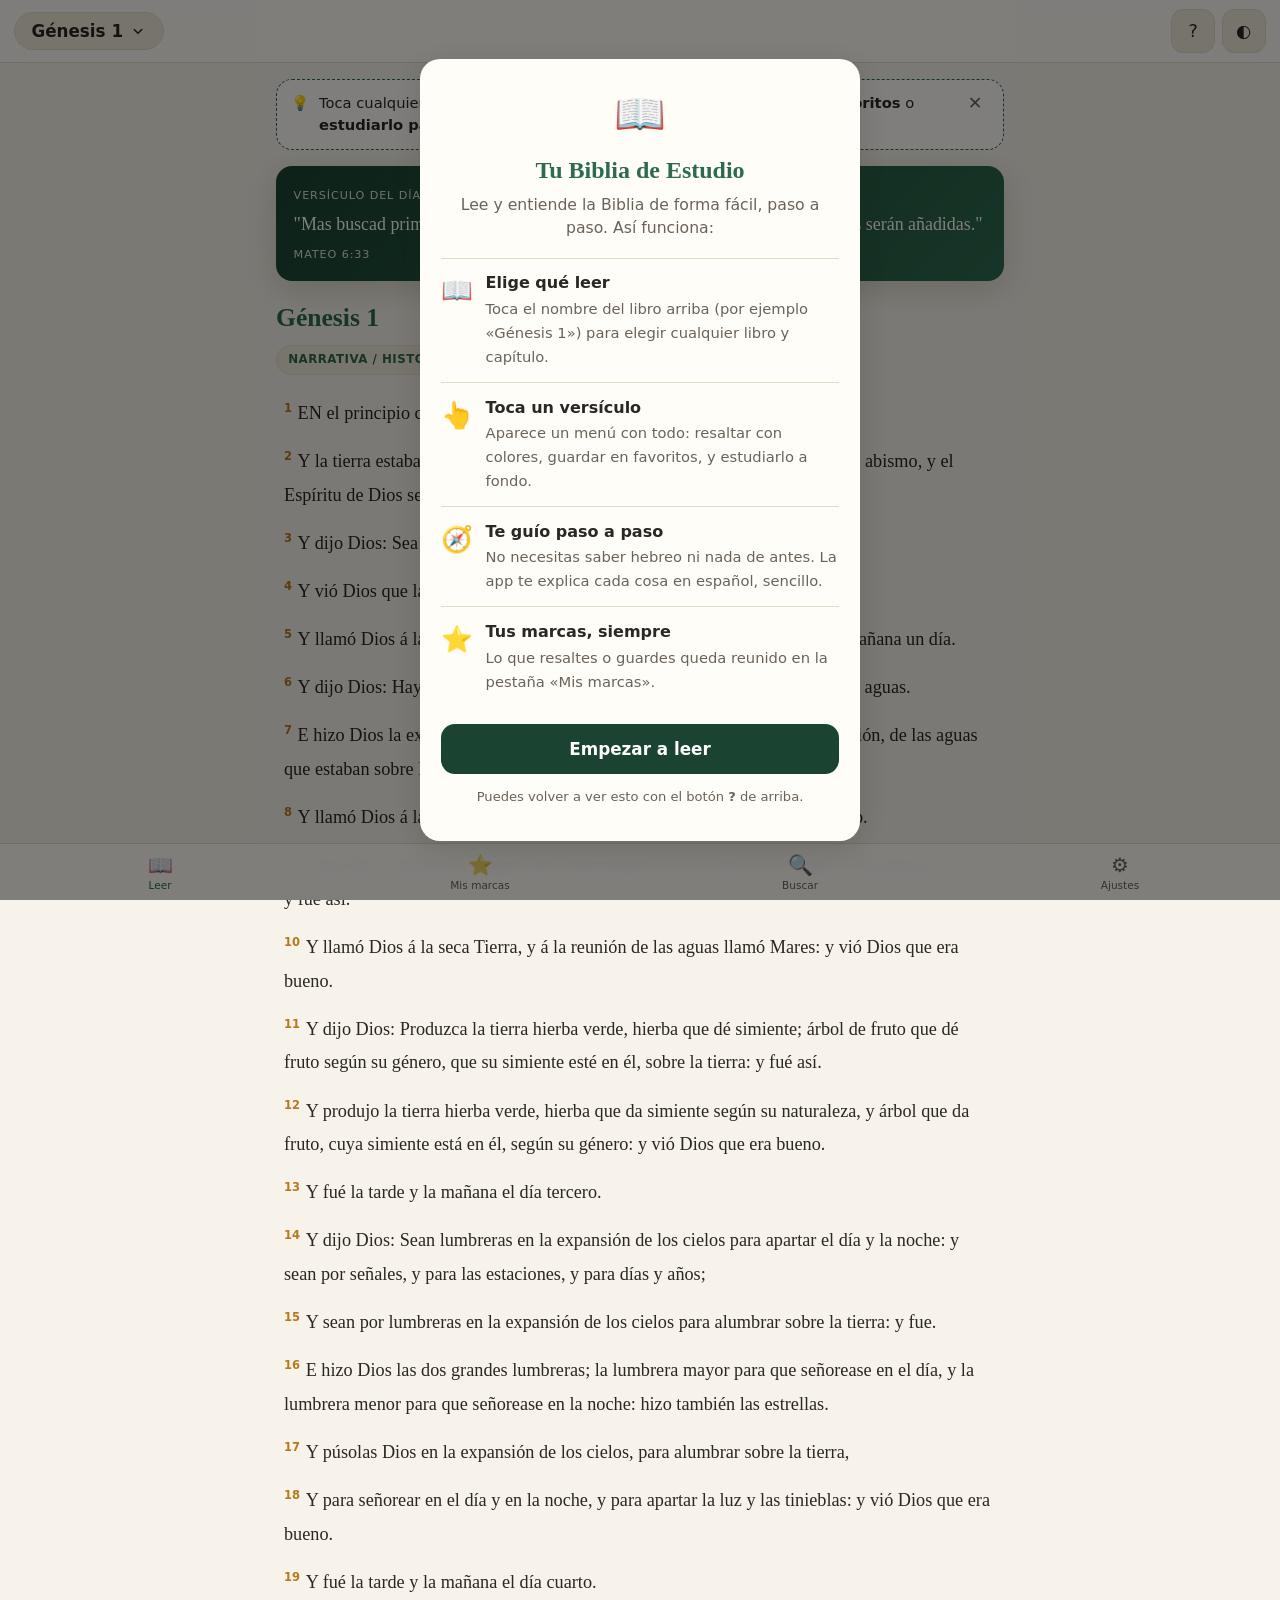
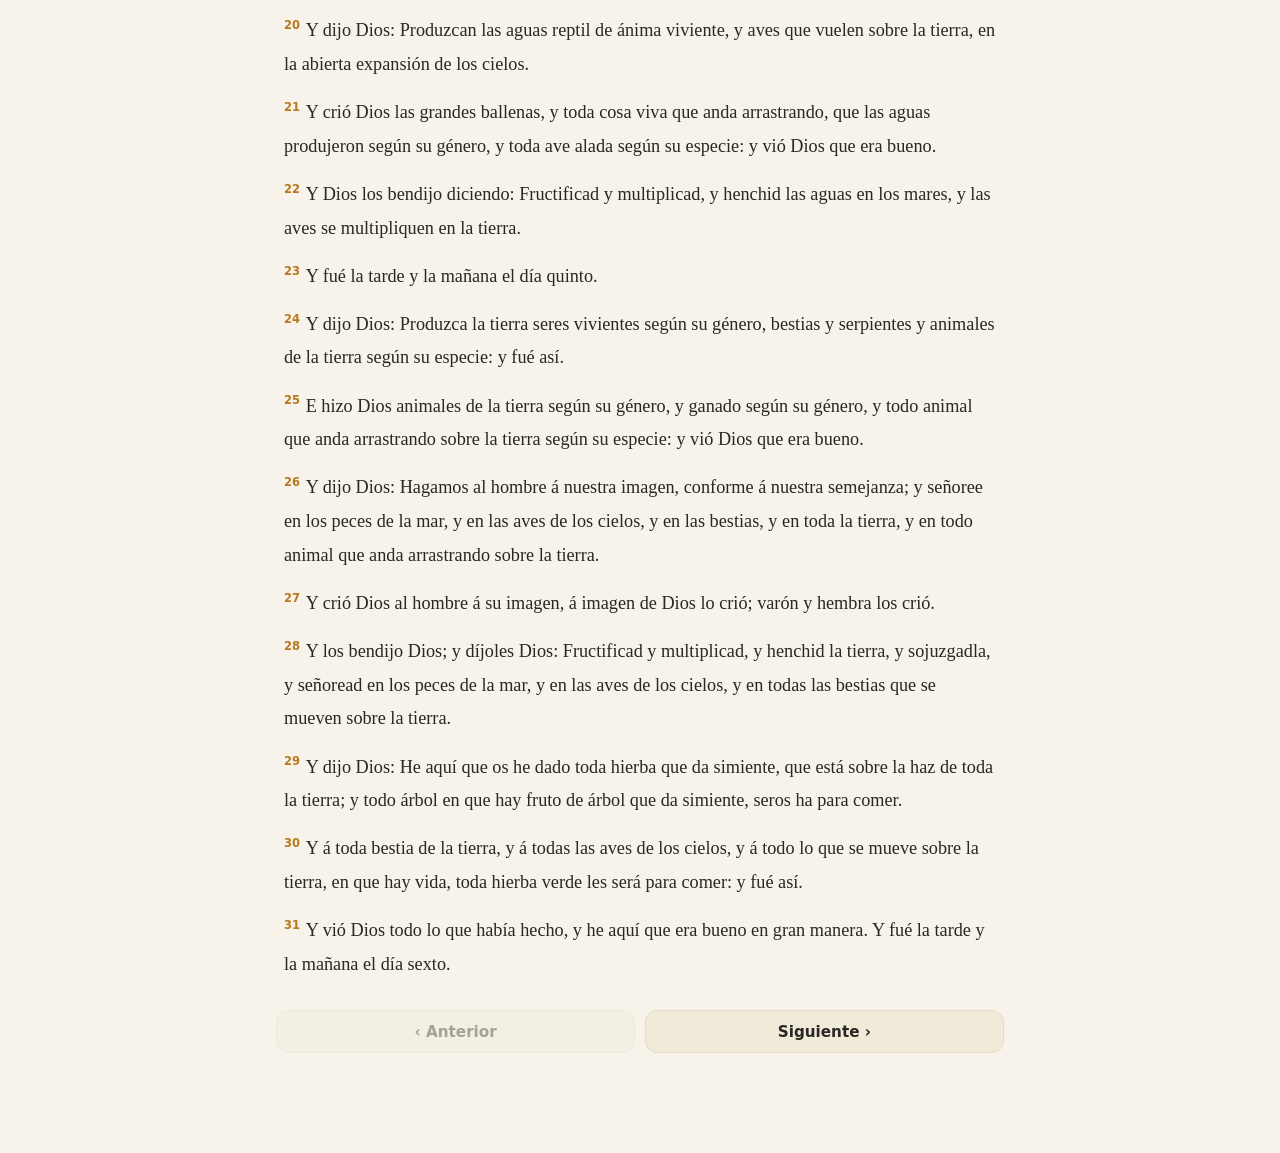
==== commit 2ae35742: "Hazla súper intuitiva: pantalla de bienvenida + botón de ayuda Objetivo del usuario: que CUALQUIER p" ====
--- a/index.html
+++ b/index.html
@@ -18,8 +18,18 @@
       <span id="refLabel">Génesis 1</span>
       <svg viewBox="0 0 24 24" class="chev" aria-hidden="true"><path d="M7 10l5 5 5-5" fill="none" stroke="currentColor" stroke-width="2" stroke-linecap="round" stroke-linejoin="round"/></svg>
     </button>
-    <button id="btnTheme" class="iconbtn" title="Cambiar tema" aria-label="Cambiar tema">◐</button>
+    <div class="topbar__right">
+      <button id="btnHelp" class="iconbtn" title="¿Cómo se usa?" aria-label="Ayuda">?</button>
+      <button id="btnTheme" class="iconbtn" title="Cambiar tema" aria-label="Cambiar tema">◐</button>
+    </div>
   </header>
+
+  <!-- Bienvenida / ¿Cómo se usa? -->
+  <div id="welcome" class="welcome" hidden>
+    <div class="welcome__card" role="dialog" aria-label="Bienvenida">
+      <div id="welcomeBody"></div>
+    </div>
+  </div>
 
   <!-- Vistas -->
   <main id="app">
--- a/assets/css/app.css
+++ b/assets/css/app.css
@@ -77,6 +77,26 @@
   padding: .5rem 1rem; font-size: 1.05rem; font-weight: 700;
 }
 .chev { width: 18px; height: 18px; }
+.topbar__right { display: flex; gap: .4rem; }
+
+/* Bienvenida / ¿Cómo se usa? */
+.welcome { position: fixed; inset: 0; z-index: 70; display: flex; align-items: center; justify-content: center;
+  background: rgba(0,0,0,.5); padding: 1rem; animation: fade .2s; }
+.welcome[hidden] { display: none; }
+.welcome__card { width: 100%; max-width: 440px; max-height: 90vh; overflow-y: auto;
+  background: var(--surface); border-radius: 20px; box-shadow: var(--shadow);
+  padding: 1.5rem 1.3rem calc(1.3rem + env(safe-area-inset-bottom)); animation: slideup .3s cubic-bezier(.2,.9,.2,1); }
+.wc-hero { text-align: center; margin-bottom: 1.1rem; }
+.wc-hero__i { font-size: 2.6rem; }
+.wc-hero h2 { font-family: var(--ff-read); font-size: 1.5rem; color: var(--accent-soft); margin: .4rem 0 .3rem; }
+.wc-hero p { color: var(--text-soft); margin: 0; font-size: .98rem; line-height: 1.5; }
+.wc-step { display: flex; gap: .8rem; align-items: flex-start; padding: .8rem 0; border-top: 1px solid var(--line); }
+.wc-step__i { font-size: 1.6rem; flex: none; width: 2rem; text-align: center; }
+.wc-step__t b { display: block; font-size: 1rem; margin-bottom: .1rem; }
+.wc-step__t span { color: var(--text-soft); font-size: .92rem; line-height: 1.45; }
+.wc-go { width: 100%; margin-top: 1.1rem; background: var(--accent); color: var(--accent-ink);
+  border: none; border-radius: 14px; padding: .95rem; font-size: 1.05rem; font-weight: 700; }
+.wc-skip { display: block; margin: .7rem auto 0; background: none; border: none; color: var(--text-soft); font-size: .9rem; }
 .iconbtn {
   min-width: 44px; height: 44px; padding: 0 .6rem;
   display: inline-flex; align-items: center; justify-content: center;
@@ -91,7 +111,21 @@
 @keyframes fade { from { opacity: 0; transform: translateY(6px); } to { opacity: 1; transform: none; } }
 
 /* ---------- Lectura ---------- */
-.chapter-title { font-family: var(--ff-read); font-size: 1.6rem; color: var(--accent-soft); margin: .3rem 0 1rem; }
+.chapter-title { font-family: var(--ff-read); font-size: 1.6rem; color: var(--accent-soft); margin: .3rem 0 .5rem; }
+.bookbar { display: flex; align-items: center; gap: .5rem; flex-wrap: wrap; margin: 0 0 1rem; }
+.bookbar__genre { font-size: .74rem; font-weight: 700; text-transform: uppercase; letter-spacing: .04em;
+  color: var(--accent-soft); background: var(--surface-2); border: 1px solid var(--line); border-radius: 999px; padding: .3rem .7rem; }
+.bookbar__about { font-size: .85rem; font-weight: 600; color: var(--accent-soft); background: none; border: none; padding: .3rem .2rem; }
+.bi-genre-name { font-family: var(--ff-read); font-size: 1.3rem; color: var(--hebrew); margin-bottom: .3rem; }
+.bookintro__genre { margin-bottom: 1rem; }
+.bi-facts { display: flex; flex-direction: column; gap: .4rem; margin: .4rem 0 1rem; }
+.bi-fact { display: flex; justify-content: space-between; gap: 1rem; border-bottom: 1px solid var(--line); padding-bottom: .4rem; }
+.bi-fact span { color: var(--text-soft); font-size: .88rem; }
+.bi-fact b { text-align: right; font-size: .92rem; }
+.bi-outline { margin: .3rem 0 0; padding-left: 1.1rem; }
+.bi-outline li { font-size: .98rem; line-height: 1.5; margin-bottom: .25rem; }
+.occ-key { border: 1px solid var(--line); background: var(--surface-2); color: var(--accent-soft);
+  border-radius: 10px; padding: .55rem .8rem; font-size: .95rem; font-weight: 700; }
 .verse {
   position: relative;
   font-family: var(--ff-read); font-size: var(--fs-read); line-height: 1.85;
@@ -140,6 +174,60 @@
 .hw__s { font-family: var(--ff-ui); font-size: .62rem; color: var(--strong); direction: ltr; }
 .iln__hint { margin-top: .9rem; color: var(--text-soft); font-size: .85rem; text-align: center; }
 
+/* ---- Guía de estudio paso a paso ---- */
+.study-intro { color: var(--text-soft); font-size: .95rem; margin: .4rem 0 1rem; line-height: 1.5; }
+.explainer { background: var(--surface-2); border: 1px solid var(--line); border-radius: 12px; margin-bottom: 1rem; }
+.explainer summary { cursor: pointer; padding: .8rem .9rem; font-weight: 700; color: var(--accent-soft); list-style: none; }
+.explainer summary::-webkit-details-marker { display: none; }
+.explainer__b { padding: 0 .9rem .6rem; }
+.explainer__b p { font-size: .92rem; line-height: 1.55; margin: .5rem 0; color: var(--text); }
+.step { border: 1px solid var(--line); border-radius: 14px; margin-bottom: .7rem; overflow: hidden; background: var(--surface); }
+.step[open] { box-shadow: var(--shadow); }
+.step > summary { cursor: pointer; display: flex; align-items: center; gap: .7rem; padding: .8rem .85rem; list-style: none; background: var(--surface-2); }
+.step > summary::-webkit-details-marker { display: none; }
+.step__n { flex: none; width: 30px; height: 30px; border-radius: 50%; background: var(--accent); color: var(--accent-ink);
+  display: inline-flex; align-items: center; justify-content: center; font-weight: 800; font-size: .95rem; }
+.step__tt { flex: 1; display: flex; flex-direction: column; line-height: 1.2; }
+.step__tt b { font-size: 1rem; }
+.step__tt small { color: var(--text-soft); font-size: .8rem; }
+.step__chev { color: var(--text-soft); transition: transform .2s; }
+.step[open] .step__chev { transform: rotate(180deg); }
+.step__b { padding: .9rem .85rem 1rem; }
+.step-q { font-size: .96rem; line-height: 1.55; color: var(--text); margin: 0 0 .7rem; }
+.note { margin-top: .4rem; }
+.note__lab { font-size: .78rem; color: var(--text-soft); font-weight: 700; margin-bottom: .3rem; }
+.note__ta { width: 100%; border: 1px solid var(--line); border-radius: 10px; background: var(--surface-2);
+  color: var(--text); font-family: var(--ff-ui); font-size: 1rem; padding: .6rem .7rem; resize: vertical; line-height: 1.5; }
+.note__ta:focus { outline: 2px solid var(--accent-soft); outline-offset: 1px; }
+.legend { font-size: .85rem; color: var(--text-soft); background: var(--surface-2); border: 1px dashed var(--line);
+  border-radius: 10px; padding: .5rem .7rem; margin-bottom: .7rem; line-height: 1.5; }
+.step-actions { display: grid; grid-template-columns: 1fr 1fr; gap: .6rem; margin-top: .3rem; }
+.step-note { font-size: .85rem; line-height: 1.5; color: var(--text); background: color-mix(in srgb, var(--gold) 12%, transparent);
+  border: 1px solid color-mix(in srgb, var(--gold) 40%, transparent); border-radius: 10px; padding: .55rem .7rem; margin: .8rem 0 0; }
+
+/* etiquetas del diccionario de palabra */
+.wlab { font-size: .72rem; text-transform: uppercase; letter-spacing: .06em; color: var(--text-soft); margin-top: .6rem; }
+.wcode { background: var(--surface-2); border: 1px solid var(--line); border-radius: 12px; padding: .6rem .75rem; margin-bottom: .9rem; }
+.wcode__top { display: flex; align-items: center; gap: .5rem; margin-bottom: .3rem; }
+.wcode__badge { font-size: .82rem; font-weight: 800; color: var(--gold); background: var(--surface); border: 1px solid var(--line); border-radius: 999px; padding: .15rem .6rem; }
+.wcode__t { font-weight: 700; font-size: .9rem; }
+.wcode p { margin: 0; font-size: .88rem; line-height: 1.5; }
+
+/* estudiar palabra por palabra (en panel) */
+.study-es { font-family: var(--ff-read); font-size: 1.08rem; line-height: 1.6; color: var(--text);
+  background: var(--surface-2); border: 1px solid var(--line); border-radius: 12px; padding: .7rem .85rem; }
+.sw-list { display: flex; flex-direction: column; gap: .5rem; }
+.sw-word { display: flex; align-items: center; gap: .8rem; background: var(--surface);
+  border: 1px solid var(--line); border-radius: 12px; padding: .55rem .7rem; cursor: pointer; transition: background .15s; }
+.sw-word:active { background: var(--surface-2); }
+.sw-word__heb { font-family: var(--ff-heb); font-size: 2rem; color: var(--hebrew); direction: rtl;
+  min-width: 92px; text-align: center; flex: none; line-height: 1.25; }
+.sw-word__mid { flex: 1; min-width: 0; display: flex; flex-direction: column; gap: 1px; }
+.sw-word__translit { font-size: .8rem; color: var(--text-soft); font-style: italic; }
+.sw-word__mean { font-size: 1.02rem; color: var(--text); line-height: 1.35; }
+.sw-word__mean .en { color: var(--text-soft); font-size: .8rem; }
+.sw-word__code { font-size: .72rem; font-weight: 800; color: var(--gold); flex: none; white-space: nowrap; }
+
 /* comparar (en panel) */
 .cmp-row { margin-bottom: .9rem; border: 1px solid var(--line); border-radius: 12px; overflow: hidden; }
 .cmp-row__h { background: var(--surface-2); padding: .45rem .8rem; font-weight: 700; font-size: .85rem;
@@ -147,10 +235,18 @@
 .cmp-row__h small { color: var(--text-soft); font-weight: 500; }
 .cmp-row__t { padding: .6rem .8rem; font-family: var(--ff-read); font-size: 1.02rem; line-height: 1.6; }
 .cmp-row__t.rtl { direction: rtl; text-align: right; font-family: var(--ff-heb); font-size: 1.4rem; color: var(--hebrew); }
-.cmp-add { margin-top: .4rem; }
-.cmp-add summary { cursor: pointer; color: var(--accent-soft); font-weight: 600; padding: .5rem 0; list-style: none; }
+.cmp-sel-h { font-size: .74rem; text-transform: uppercase; letter-spacing: .06em; color: var(--text-soft); margin: 1.2rem 0 .55rem; }
+.cmp-add { margin: .2rem 0 .4rem; }
+.cmp-add summary { cursor: pointer; color: var(--accent-soft); font-weight: 700; padding: .55rem 0; list-style: none; font-size: .9rem; }
 .cmp-add summary::-webkit-details-marker { display: none; }
-.cmp-pick { display: flex; flex-wrap: wrap; gap: .4rem; padding: .3rem 0 .6rem; }
+.cmp-row__h b { color: var(--accent-soft); text-transform: uppercase; font-size: .78rem; letter-spacing: .04em; }
+.cmp-pick { display: flex; flex-wrap: wrap; gap: .45rem; padding: .1rem 0 .6rem; }
+.vchip { border: 1px solid var(--line); background: var(--surface-2); border-radius: 999px;
+  padding: .5rem .85rem; font-size: .88rem; display: inline-flex; align-items: center; gap: .35rem; }
+.vchip small { color: var(--text-soft); font-size: .76rem; }
+.vchip.on { background: var(--accent); color: var(--accent-ink); border-color: var(--accent); }
+.vchip.on small { color: var(--accent-ink); opacity: .85; }
+.vchip__c { font-weight: 800; }
 
 /* ---------- Buscar ---------- */
 .search-box { display: flex; gap: .5rem; margin-bottom: 1rem; }
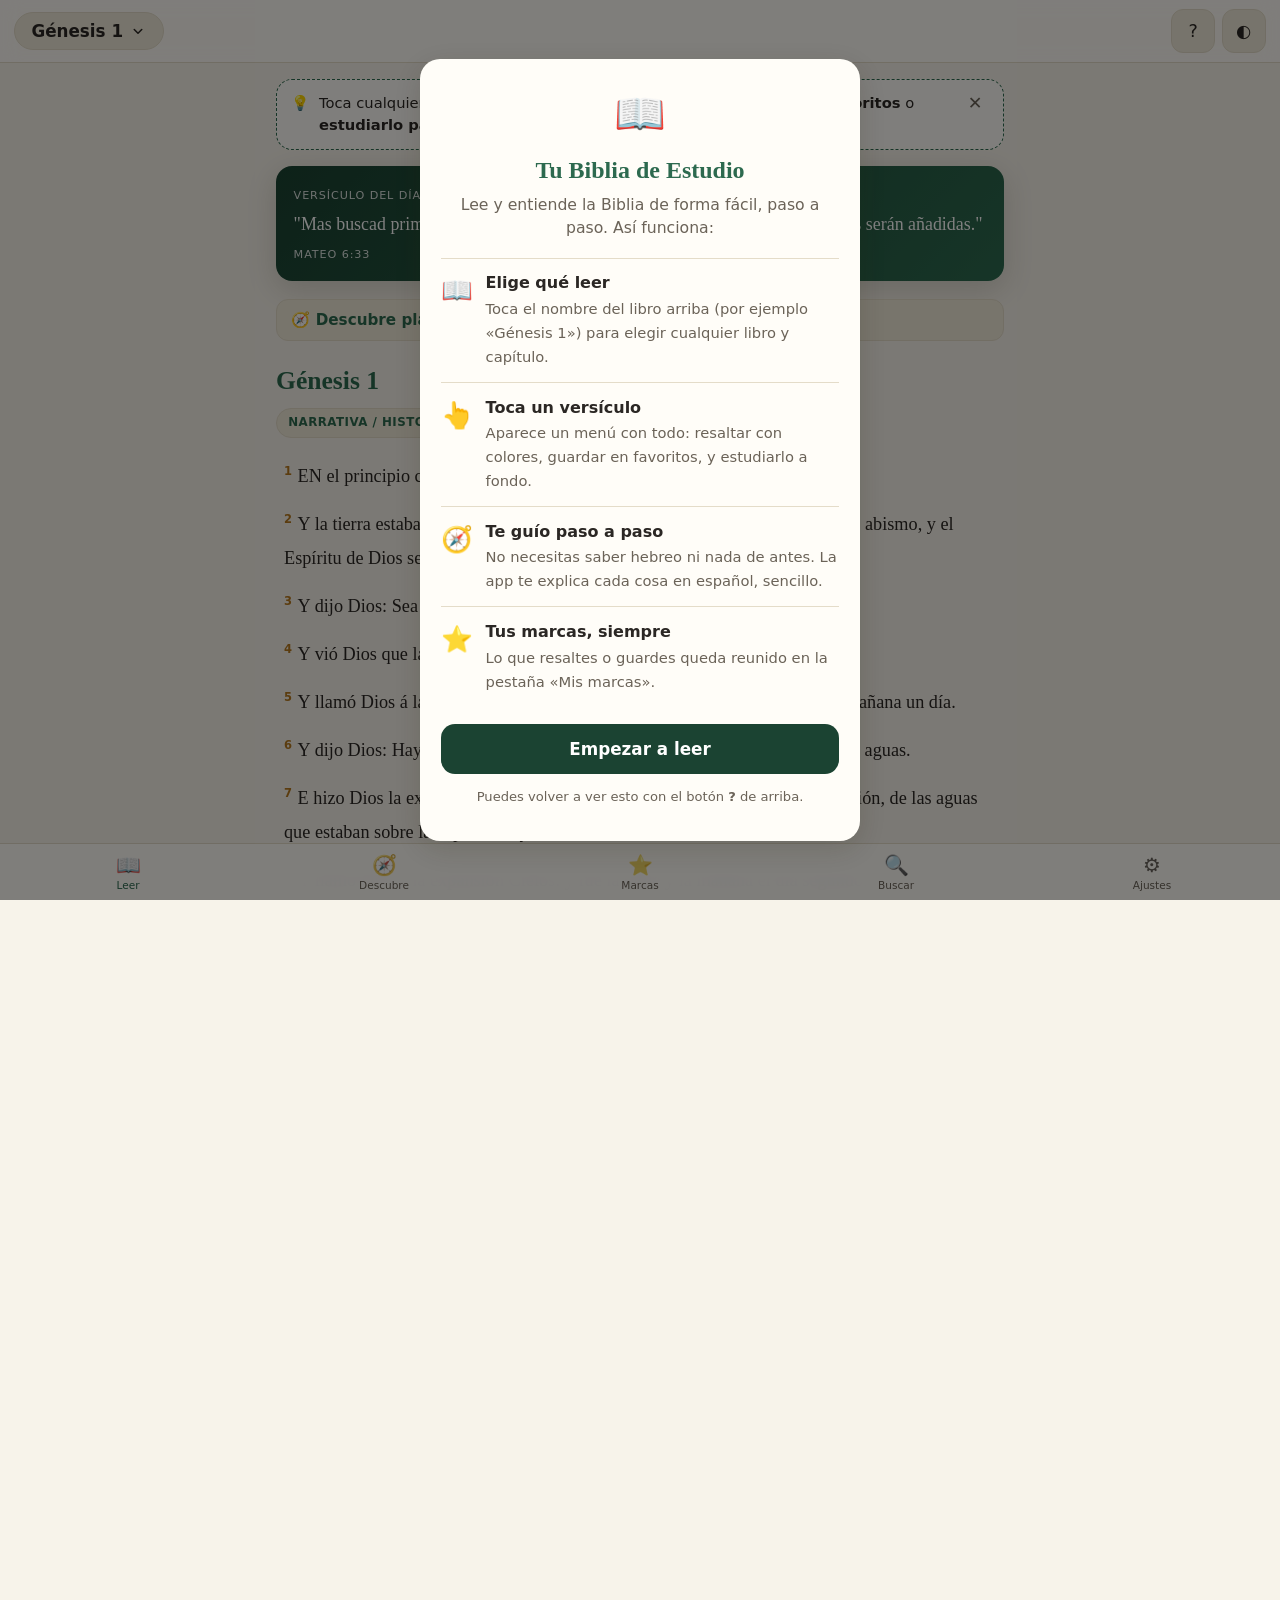
==== commit dbefb354: "Añade "Descubre": planes de lectura y temas (llena el vacío) El usuario sentía la app "vacía", sin a" ====
--- a/index.html
+++ b/index.html
@@ -34,6 +34,7 @@
   <!-- Vistas -->
   <main id="app">
     <section id="view-read" class="view is-active"></section>
+    <section id="view-discover" class="view"></section>
     <section id="view-marks" class="view"></section>
     <section id="view-search" class="view"></section>
     <section id="view-settings" class="view"></section>
@@ -42,7 +43,8 @@
   <!-- Navegación inferior -->
   <nav class="tabbar">
     <button class="tab is-active" data-view="read"><span class="tab__i">📖</span><span>Leer</span></button>
-    <button class="tab" data-view="marks"><span class="tab__i">⭐</span><span>Mis marcas</span></button>
+    <button class="tab" data-view="discover"><span class="tab__i">🧭</span><span>Descubre</span></button>
+    <button class="tab" data-view="marks"><span class="tab__i">⭐</span><span>Marcas</span></button>
     <button class="tab" data-view="search"><span class="tab__i">🔍</span><span>Buscar</span></button>
     <button class="tab" data-view="settings"><span class="tab__i">⚙️</span><span>Ajustes</span></button>
   </nav>
--- a/assets/css/app.css
+++ b/assets/css/app.css
@@ -55,6 +55,8 @@
 
 * { box-sizing: border-box; -webkit-tap-highlight-color: transparent; }
 html, body { margin: 0; padding: 0; }
+/* con un panel abierto, el fondo no se desplaza */
+html.locked, html.locked body { overflow: hidden; height: 100%; }
 body {
   background: var(--bg); color: var(--text);
   font-family: var(--ff-ui); line-height: 1.5;
@@ -156,6 +158,10 @@
   border-radius: var(--radius); padding: 1rem 1.1rem; margin-bottom: 1.1rem; box-shadow: var(--shadow); cursor: pointer; }
 .daily small { opacity: .85; text-transform: uppercase; letter-spacing: .08em; font-size: .7rem; }
 .daily p { font-family: var(--ff-read); font-size: 1.12rem; margin: .3rem 0 .2rem; }
+
+.disc-cta { width: 100%; text-align: left; background: var(--surface-2); border: 1px solid var(--line);
+  border-radius: 12px; padding: .7rem .9rem; margin-bottom: 1rem; color: var(--accent-soft); font-weight: 600; font-size: .95rem; }
+.disc-cta:active { background: var(--surface); }
 
 /* paginador de capítulo */
 .pager { display: flex; justify-content: space-between; gap: .6rem; margin: 1.4rem 0 .5rem; }
@@ -222,9 +228,15 @@
 .sw-word:active { background: var(--surface-2); }
 .sw-word__heb { font-family: var(--ff-heb); font-size: 2rem; color: var(--hebrew); direction: rtl;
   min-width: 92px; text-align: center; flex: none; line-height: 1.25; }
+.sw-word__grk { font-family: var(--ff-read); font-size: 1.5rem; color: var(--hebrew); direction: ltr;
+  min-width: 92px; text-align: center; flex: none; line-height: 1.3; }
+.wh__h--grk { font-family: var(--ff-read); font-size: 2.2rem; }
+.cmp-row__t.grk { direction: ltr; text-align: left; font-family: var(--ff-read); font-size: 1.18rem; color: var(--hebrew); line-height: 1.5; }
 .sw-word__mid { flex: 1; min-width: 0; display: flex; flex-direction: column; gap: 1px; }
 .sw-word__translit { font-size: .8rem; color: var(--text-soft); font-style: italic; }
 .sw-word__mean { font-size: 1.02rem; color: var(--text); line-height: 1.35; }
+.sw-word__mean b { font-weight: 700; }
+.sw-word__more { display: block; font-size: .82rem; color: var(--text-soft); margin-top: 1px; }
 .sw-word__mean .en { color: var(--text-soft); font-size: .8rem; }
 .sw-word__code { font-size: .72rem; font-weight: 800; color: var(--gold); flex: none; white-space: nowrap; }
 
@@ -280,7 +292,7 @@
 /* ---------- Pestañas inferiores ---------- */
 .tabbar {
   position: fixed; left: 0; right: 0; bottom: 0; z-index: 30;
-  display: grid; grid-template-columns: repeat(4, 1fr);
+  display: grid; grid-template-columns: repeat(5, 1fr);
   background: color-mix(in srgb, var(--surface) 95%, transparent);
   backdrop-filter: blur(10px); border-top: 1px solid var(--line);
   padding-bottom: env(safe-area-inset-bottom);
@@ -294,6 +306,41 @@
   background: var(--gold); color: #fff; font-size: .6rem; font-weight: 700;
   min-width: 15px; height: 15px; border-radius: 999px; padding: 0 3px;
   display: inline-flex; align-items: center; justify-content: center; }
+
+/* ---------- Descubre (planes y temas) ---------- */
+.disc-h { font-family: var(--ff-read); font-size: 1.35rem; color: var(--accent-soft); margin: .6rem 0 .3rem; }
+.disc-sub { color: var(--text-soft); font-size: .9rem; margin: 0 0 1rem; }
+.sec-h { font-size: .78rem; text-transform: uppercase; letter-spacing: .06em; color: var(--text-soft); margin: 1.4rem 0 .6rem; }
+.plan-card { display: flex; gap: .8rem; align-items: center; background: var(--surface); border: 1px solid var(--line);
+  border-radius: var(--radius); padding: .8rem .9rem; margin-bottom: .7rem; cursor: pointer; text-align: left; width: 100%; }
+.plan-card:active { background: var(--surface-2); }
+.plan-card__i { font-size: 1.7rem; flex: none; }
+.plan-card__b { flex: 1; min-width: 0; }
+.plan-card__t { display: block; font-weight: 700; font-size: 1.02rem; margin-bottom: .1rem; }
+.plan-card__d { display: block; color: var(--text-soft); font-size: .86rem; line-height: 1.4; }
+.plan-prog { margin-top: .4rem; display: flex; align-items: center; gap: .5rem; }
+.plan-bar { flex: 1; height: 7px; background: var(--surface-2); border: 1px solid var(--line); border-radius: 999px; overflow: hidden; }
+.plan-bar > i { display: block; height: 100%; background: var(--accent-soft); }
+.plan-prog small { color: var(--accent-soft); font-weight: 700; font-size: .78rem; white-space: nowrap; }
+.tema-grid { display: grid; grid-template-columns: 1fr 1fr; gap: .6rem; }
+.tema-card { display: flex; flex-direction: column; align-items: flex-start; gap: .2rem; background: var(--surface);
+  border: 1px solid var(--line); border-radius: 14px; padding: .8rem; cursor: pointer; }
+.tema-card:active { background: var(--surface-2); }
+.tema-card__i { font-size: 1.5rem; }
+.tema-card__t { font-weight: 700; font-size: .95rem; line-height: 1.2; }
+
+/* detalle de plan (días) y tema (versículos) */
+.day-row { display: flex; align-items: center; gap: .7rem; padding: .7rem .2rem; border-bottom: 1px solid var(--line); cursor: pointer; }
+.day-check { width: 26px; height: 26px; flex: none; border-radius: 50%; border: 2px solid var(--line);
+  display: inline-flex; align-items: center; justify-content: center; font-size: .9rem; color: transparent; background: none; }
+.day-check.done { background: var(--accent); border-color: var(--accent); color: var(--accent-ink); }
+.day-row__b { flex: 1; min-width: 0; }
+.day-row__n { font-weight: 700; font-size: .82rem; color: var(--accent-soft); }
+.day-row__r { font-family: var(--ff-read); font-size: 1rem; }
+.day-go { color: var(--text-soft); font-size: 1.1rem; }
+.tema-v { padding: .7rem .2rem; border-bottom: 1px solid var(--line); cursor: pointer; }
+.tema-v__r { font-weight: 700; color: var(--accent-soft); font-size: .85rem; }
+.tema-v__t { font-family: var(--ff-read); font-size: 1.02rem; line-height: 1.55; }
 
 /* ---------- Hojas / modales ---------- */
 .sheet { position: fixed; inset: 0; z-index: 50; display: flex; align-items: flex-end; justify-content: center; }
@@ -311,7 +358,9 @@
 .sheet__tabs { display: flex; gap: .5rem; padding: .7rem 1rem 0; }
 .pill { border: 1px solid var(--line); background: var(--surface-2); border-radius: 999px; padding: .45rem .9rem; font-size: .85rem; }
 .pill.is-active { background: var(--accent); color: var(--accent-ink); border-color: var(--accent); }
-.sheet__body { overflow-y: auto; padding: 1rem; }
+.sheet__body { overflow-y: auto; overscroll-behavior: contain; -webkit-overflow-scrolling: touch; padding: 1rem; }
+.sheet__panel { overscroll-behavior: contain; }
+.welcome__card { overscroll-behavior: contain; }
 
 /* menú de acciones del versículo */
 .verse-head { padding: .2rem 1.1rem .4rem; }
@@ -338,6 +387,7 @@
 .book-grid { display: grid; grid-template-columns: repeat(auto-fill, minmax(100px, 1fr)); gap: .45rem; }
 .book-grid button { border: 1px solid var(--line); background: var(--surface-2); border-radius: 12px; padding: .6rem .4rem; font-size: .84rem; text-align: center; }
 .book-grid button.heb::after { content: "עב"; display: block; font-family: var(--ff-heb); font-size: .72rem; color: var(--strong); margin-top: 2px; }
+.book-grid button.grk::after { content: "Ω"; display: block; font-size: .72rem; color: var(--strong); margin-top: 2px; }
 .chap-grid { display: grid; grid-template-columns: repeat(auto-fill, minmax(54px, 1fr)); gap: .4rem; }
 .chap-grid button { border: 1px solid var(--line); background: var(--surface-2); border-radius: 12px; padding: .65rem 0; font-weight: 700; }
 .backlink { background: none; border: none; color: var(--accent-soft); font-weight: 700; padding: 0 0 .7rem; font-size: .95rem; }
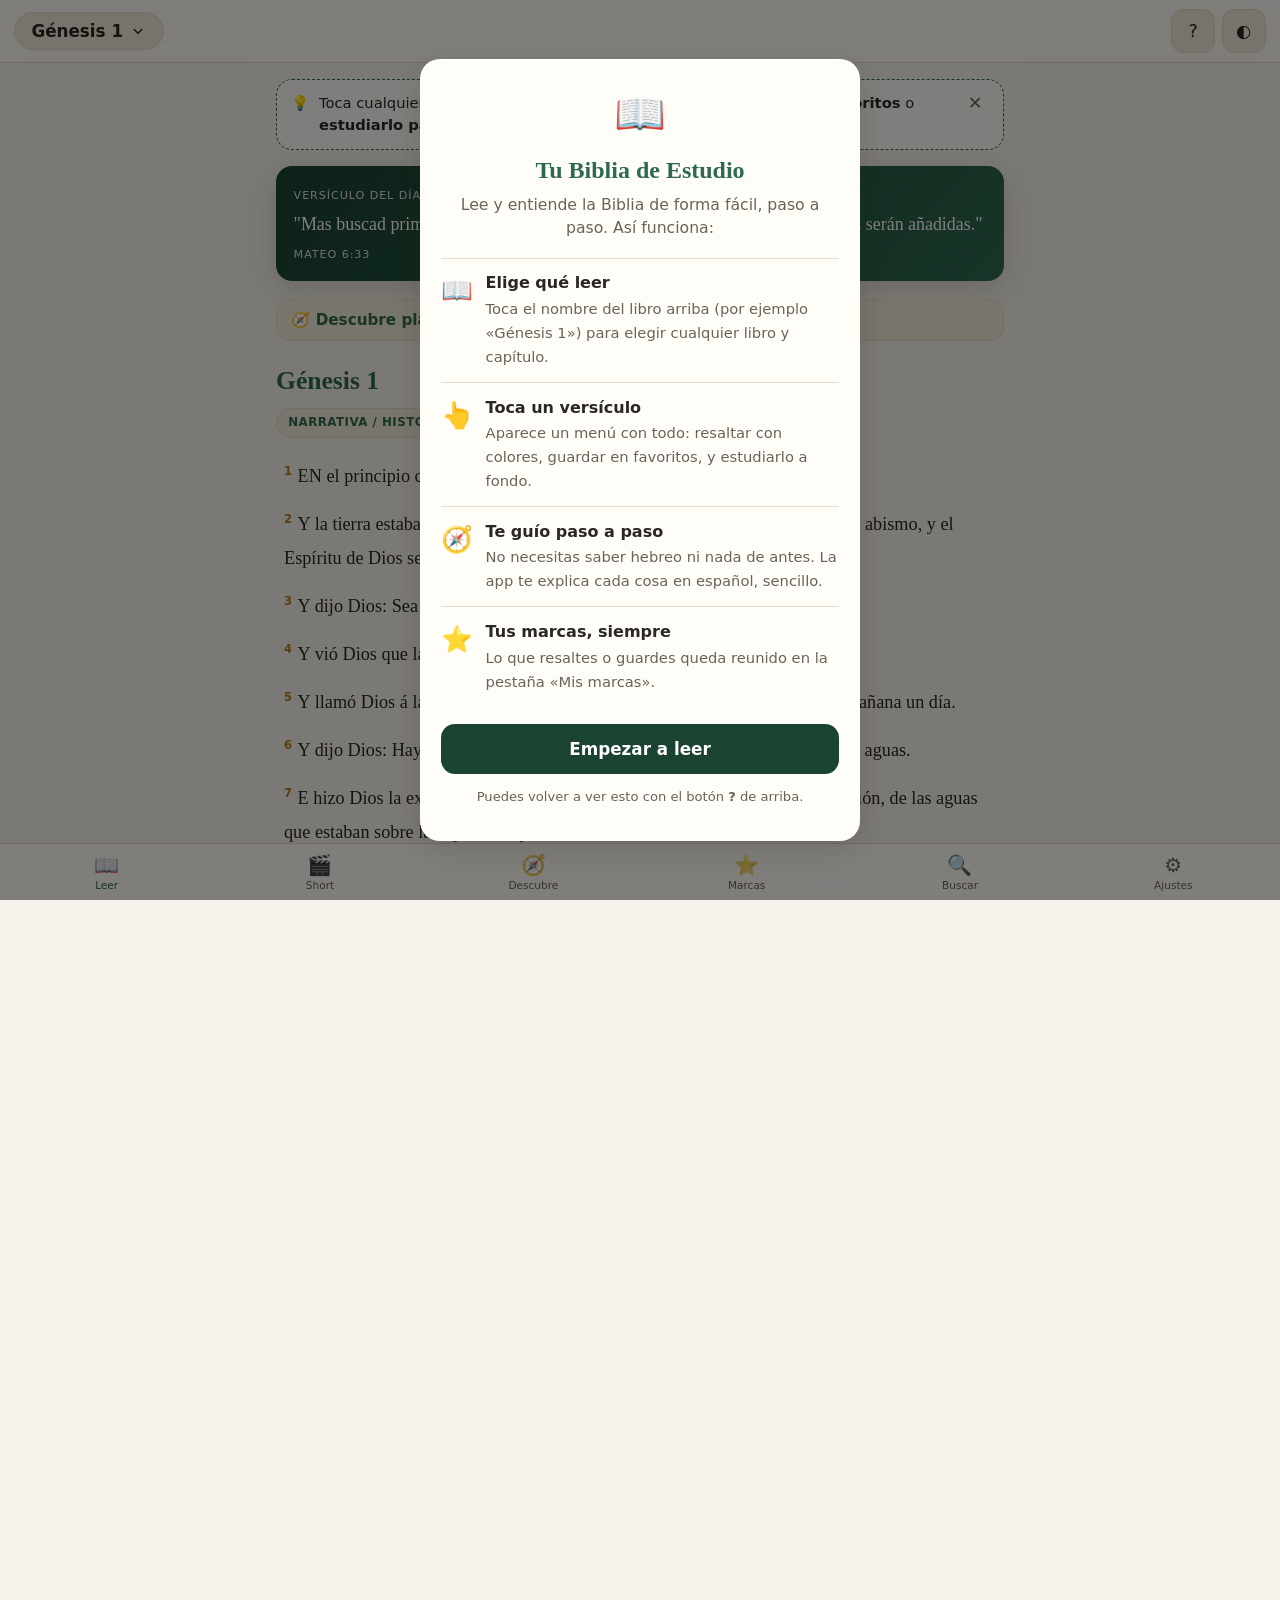
==== commit 384b7de7: "Nueva función: Biblia en Short (feed vertical con audio) Un modo tipo "short" para memorizar desliza" ====
--- a/index.html
+++ b/index.html
@@ -34,6 +34,7 @@
   <!-- Vistas -->
   <main id="app">
     <section id="view-read" class="view is-active"></section>
+    <section id="view-short" class="view"></section>
     <section id="view-discover" class="view"></section>
     <section id="view-marks" class="view"></section>
     <section id="view-search" class="view"></section>
@@ -43,6 +44,7 @@
   <!-- Navegación inferior -->
   <nav class="tabbar">
     <button class="tab is-active" data-view="read"><span class="tab__i">📖</span><span>Leer</span></button>
+    <button class="tab" data-view="short"><span class="tab__i">🎬</span><span>Short</span></button>
     <button class="tab" data-view="discover"><span class="tab__i">🧭</span><span>Descubre</span></button>
     <button class="tab" data-view="marks"><span class="tab__i">⭐</span><span>Marcas</span></button>
     <button class="tab" data-view="search"><span class="tab__i">🔍</span><span>Buscar</span></button>
--- a/assets/css/app.css
+++ b/assets/css/app.css
@@ -292,7 +292,7 @@
 /* ---------- Pestañas inferiores ---------- */
 .tabbar {
   position: fixed; left: 0; right: 0; bottom: 0; z-index: 30;
-  display: grid; grid-template-columns: repeat(5, 1fr);
+  display: grid; grid-template-columns: repeat(6, 1fr);
   background: color-mix(in srgb, var(--surface) 95%, transparent);
   backdrop-filter: blur(10px); border-top: 1px solid var(--line);
   padding-bottom: env(safe-area-inset-bottom);
@@ -306,6 +306,74 @@
   background: var(--gold); color: #fff; font-size: .6rem; font-weight: 700;
   min-width: 15px; height: 15px; border-radius: 999px; padding: 0 3px;
   display: inline-flex; align-items: center; justify-content: center; }
+
+/* ---------- Memorizar (juego + racha) ---------- */
+.mem-cta { width: 100%; display: flex; align-items: center; gap: .8rem; text-align: left;
+  background: linear-gradient(135deg, var(--accent), var(--accent-soft)); color: var(--accent-ink);
+  border: none; border-radius: var(--radius); padding: .9rem 1rem; margin-bottom: 1.2rem; box-shadow: var(--shadow); }
+.mem-cta:active { filter: brightness(.95); }
+.mem-cta__i { font-size: 1.9rem; flex: none; }
+.mem-cta__b { flex: 1; min-width: 0; }
+.mem-cta__t { display: block; font-weight: 800; font-size: 1.05rem; }
+.mem-cta__d { display: block; font-size: .85rem; opacity: .9; }
+.mem-cta__streak { font-weight: 800; font-size: 1rem; background: rgba(255,255,255,.2); padding: .2rem .55rem; border-radius: 999px; }
+.mem-cta__go { font-size: 1.5rem; opacity: .9; }
+.mem-stats { display: grid; grid-template-columns: repeat(3, 1fr); gap: .6rem; margin: .2rem 0 1rem; }
+.mem-stat { background: var(--surface-2); border: 1px solid var(--line); border-radius: 12px; padding: .7rem .4rem; text-align: center; }
+.mem-stat b { display: block; font-size: 1.15rem; color: var(--accent-soft); }
+.mem-stat span { font-size: .72rem; color: var(--text-soft); }
+.mem-item { display: flex; gap: .6rem; align-items: center; padding: .7rem .2rem; border-bottom: 1px solid var(--line); }
+.mem-item__b { flex: 1; min-width: 0; cursor: pointer; }
+.mem-item__r { font-weight: 700; color: var(--accent-soft); font-size: .86rem; }
+.mem-item__r small { color: var(--text-soft); font-weight: 500; }
+.mem-item__t { font-family: var(--ff-read); font-size: 1rem; overflow: hidden; display: -webkit-box; -webkit-line-clamp: 1; -webkit-box-orient: vertical; }
+.mem-dots { display: flex; gap: 4px; margin-top: .3rem; }
+.mem-dot { width: 9px; height: 9px; border-radius: 50%; background: var(--line); }
+.mem-dot.on { background: var(--gold); }
+/* juego */
+.mem-progress { font-size: .78rem; text-transform: uppercase; letter-spacing: .05em; color: var(--text-soft); text-align: center; }
+.mem-mode { width: fit-content; max-width: 100%; margin: .15rem auto .35rem; padding: .3rem .95rem; border-radius: 999px;
+  background: color-mix(in srgb, var(--accent-soft) 18%, transparent); color: var(--accent-soft); font-weight: 800; font-size: 1rem; }
+.mem-ref { text-align: center; font-weight: 800; color: var(--accent-soft); font-size: 1.1rem; margin: .2rem 0 .7rem; }
+/* galería de juegos (hace visibles todos los modos) */
+.mem-games { display: grid; grid-template-columns: 1fr 1fr; gap: .5rem; margin: .2rem 0 .3rem; }
+.mem-game { display: flex; align-items: center; gap: .55rem; text-align: left; background: var(--surface);
+  border: 1px solid var(--line); border-radius: 12px; padding: .6rem .7rem; width: 100%; cursor: pointer; box-shadow: 0 2px 0 var(--line); }
+.mem-game:active { transform: translateY(1px); }
+.mem-game__i { font-size: 1.4rem; line-height: 1; }
+.mem-game__t { display: flex; flex-direction: column; line-height: 1.2; min-width: 0; }
+.mem-game__t b { font-size: .9rem; color: var(--text); }
+.mem-game__t small { font-size: .72rem; color: var(--text-soft); }
+.mem-peek { font-family: var(--ff-read); font-size: 1.1rem; line-height: 1.6; background: var(--surface-2); border: 1px solid var(--line);
+  border-radius: 12px; padding: .8rem; max-height: 0; overflow: hidden; opacity: 0; transition: all .25s; margin-bottom: 0; }
+.mem-peek.show { max-height: 260px; opacity: 1; padding: .8rem; margin-bottom: .7rem; }
+.mem-peekbtn { display: block; margin: 0 auto .6rem; background: var(--surface-2); border: 1px solid var(--line); border-radius: 999px; padding: .4rem 1rem; color: var(--accent-soft); font-weight: 600; }
+.mem-hint { text-align: center; color: var(--text-soft); font-size: .88rem; margin: .4rem 0 .5rem; }
+.mem-target { min-height: 3rem; background: var(--surface-2); border: 1px dashed var(--line); border-radius: 12px; padding: .7rem .8rem;
+  font-family: var(--ff-read); font-size: 1.15rem; line-height: 1.7; margin-bottom: .6rem; transition: background .2s; }
+.mem-target.ok { background: color-mix(in srgb, var(--accent-soft) 18%, transparent); border-style: solid; border-color: var(--accent-soft); }
+.mem-status { text-align: center; min-height: 1.4rem; font-weight: 800; color: var(--accent-soft); }
+.mem-status.win { font-size: 1.15rem; animation: pop .3s ease; }
+@keyframes pop { 0% { transform: scale(.6); opacity: 0; } 100% { transform: scale(1); opacity: 1; } }
+.mem-pool { display: flex; flex-wrap: wrap; gap: .5rem; justify-content: center; }
+.mem-chip { font-family: var(--ff-read); font-size: 1.1rem; background: var(--surface); border: 1px solid var(--line);
+  border-radius: 10px; padding: .5rem .8rem; color: var(--text); box-shadow: 0 2px 0 var(--line); }
+.mem-chip:active { transform: translateY(1px); }
+.mem-chip.used { opacity: 0; pointer-events: none; }
+.mem-chip.shake { animation: shake .4s; border-color: var(--danger); }
+@keyframes shake { 0%,100%{transform:translateX(0)} 20%{transform:translateX(-6px)} 40%{transform:translateX(6px)} 60%{transform:translateX(-4px)} 80%{transform:translateX(4px)} }
+.mem-pool--chunks .mem-chip { font-size: 1rem; }
+/* frase con huecos / primera letra */
+.mem-sentence { font-family: var(--ff-read); font-size: 1.15rem; line-height: 2; background: var(--surface-2); border: 1px solid var(--line);
+  border-radius: 12px; padding: .8rem; margin-bottom: .7rem; }
+.mem-word { color: var(--text); }
+.mem-slot { display: inline-block; min-width: 2.2rem; text-align: center; color: var(--accent-soft); font-weight: 700;
+  border-bottom: 2px solid var(--accent-soft); border-radius: 3px; padding: 0 .15rem; letter-spacing: .06em; }
+.mem-slot.filled { color: var(--text); border-bottom-color: transparent; font-weight: 400; letter-spacing: normal;
+  background: color-mix(in srgb, var(--accent-soft) 16%, transparent); animation: pop .25s ease; }
+.mem-done { text-align: center; padding: 2rem 1rem 1rem; }
+.mem-done__i { font-size: 3rem; }
+.mem-done h3 { margin: .4rem 0 .3rem; color: var(--accent-soft); }
 
 /* ---------- Descubre (planes y temas) ---------- */
 .disc-h { font-family: var(--ff-read); font-size: 1.35rem; color: var(--accent-soft); margin: .6rem 0 .3rem; }
@@ -411,3 +479,70 @@
 .toast { position: fixed; bottom: 104px; left: 50%; transform: translateX(-50%);
   background: var(--text); color: var(--bg); padding: .65rem 1.1rem; border-radius: 999px; font-size: .9rem; z-index: 80; box-shadow: var(--shadow); max-width: 90%; text-align: center; }
 .toast[hidden] { display: none; }
+
+/* ========================= Biblia en Short ========================= */
+html.short-mode .topbar, html.short-mode .tabbar { display: none; }
+html.short-mode, html.short-mode body { overflow: hidden; height: 100%; }
+#view-short { padding: 0; }
+#view-short.is-active { position: fixed; inset: 0; z-index: 25; background: var(--bg);
+  display: flex; flex-direction: column; animation: none; overflow: hidden; }
+
+.short-stage { position: relative; flex: 1; overflow: hidden; }
+.short-card { position: absolute; inset: 0; display: flex; align-items: center; justify-content: center;
+  padding: 4.4rem 1.4rem 7rem; color: var(--accent-ink);
+  background: linear-gradient(165deg, var(--accent), var(--accent-soft));
+  transition: transform .33s cubic-bezier(.22,.9,.26,1); will-change: transform; }
+.short-card__in { max-height: 100%; overflow: auto; text-align: center; width: 100%; cursor: pointer; }
+.short-ref { font-weight: 800; font-size: 1rem; letter-spacing: .02em;
+  background: rgba(255,255,255,.18); display: inline-block; padding: .3rem .95rem; border-radius: 999px; margin-bottom: 1.2rem; }
+.short-text { font-family: var(--ff-read); font-size: clamp(1.5rem, 6.2vw, 2.25rem); line-height: 1.5; font-weight: 500; }
+.short-tap { margin-top: 1.5rem; font-size: .78rem; opacity: .55; }
+.short-card.speaking .short-ref { animation: shPulse 1.5s ease-in-out infinite; }
+@keyframes shPulse { 0%,100%{ box-shadow: 0 0 0 0 rgba(255,255,255,.35) } 50%{ box-shadow: 0 0 0 .5rem rgba(255,255,255,0) } }
+.short-card.from-bottom { transform: translateY(100%); }
+.short-card.from-top { transform: translateY(-100%); }
+.short-card.to-top { transform: translateY(-100%); }
+.short-card.to-bottom { transform: translateY(100%); }
+.short-card.bounce { animation: shBounce .3s ease; }
+@keyframes shBounce { 0%,100%{ transform: translateY(0) } 50%{ transform: translateY(-14px) } }
+
+.short-top { position: absolute; top: 0; left: 0; right: 0; z-index: 3;
+  display: flex; align-items: center; gap: .6rem;
+  padding: calc(env(safe-area-inset-top) + .6rem) .9rem .6rem; }
+.short-top__ref { color: var(--accent-ink); font-weight: 700; font-size: .88rem; opacity: .85;
+  flex: 1; text-align: center; white-space: nowrap; overflow: hidden; text-overflow: ellipsis; }
+.short-ic { background: rgba(0,0,0,.2); color: #fff; border: none; width: 38px; height: 38px; border-radius: 999px; font-size: 1rem; flex: none; }
+.short-ic:active { transform: scale(.94); }
+
+.short-sidenav { position: absolute; right: .6rem; bottom: 7.6rem; z-index: 3;
+  display: flex; flex-direction: column; gap: .5rem; opacity: .55; }
+.short-arrow { background: rgba(0,0,0,.22); color: #fff; border: none; width: 38px; height: 38px; border-radius: 999px; font-size: .8rem; }
+.short-arrow:active { transform: scale(.94); }
+
+.short-hint { position: absolute; bottom: 6.2rem; left: 0; right: 0; z-index: 3; text-align: center;
+  color: var(--accent-ink); font-size: .9rem; pointer-events: none; animation: shHint 1.7s ease-in-out infinite; }
+.short-hint.gone { display: none; }
+@keyframes shHint { 0%,100%{ transform: translateY(0); opacity: .45 } 50%{ transform: translateY(-6px); opacity: .9 } }
+
+.short-ctl { position: absolute; left: 0; right: 0; bottom: calc(env(safe-area-inset-bottom) + .8rem); z-index: 4;
+  display: flex; gap: .5rem; justify-content: center; align-items: center; flex-wrap: wrap; padding: 0 .8rem; }
+.short-btn { background: rgba(0,0,0,.3); color: #fff; border: none; border-radius: 999px;
+  padding: .5rem .8rem; font-size: .9rem; font-weight: 700; }
+.short-btn.on { background: rgba(255,255,255,.24); }
+.short-btn:active { transform: scale(.96); }
+.short-btn--play { font-size: 1.2rem; width: 54px; height: 54px; padding: 0; background: rgba(255,255,255,.95); color: var(--accent); }
+.short-ctl__hint { color: var(--accent-ink); opacity: .8; font-size: .85rem; }
+
+.short-search { position: absolute; inset: 0; z-index: 6; background: var(--bg); display: flex; flex-direction: column;
+  padding: calc(env(safe-area-inset-top) + .7rem) .9rem 1rem; }
+.short-search[hidden] { display: none; }
+.short-search__bar { display: flex; gap: .5rem; align-items: center; }
+.short-search__bar input { flex: 1; padding: .7rem .9rem; border-radius: 12px; border: 1px solid var(--line);
+  background: var(--surface); color: var(--text); font-size: 1rem; }
+.short-search__bar .short-ic { background: var(--surface-2); color: var(--text); }
+.short-search__results { margin-top: .9rem; overflow: auto; }
+.short-sr { padding: .65rem .2rem; border-bottom: 1px solid var(--line); cursor: pointer; }
+.short-sr:active { background: var(--surface-2); }
+.short-sr__r { color: var(--accent-soft); font-weight: 700; font-size: .85rem; }
+.short-sr__t { color: var(--text); font-size: .95rem; line-height: 1.4; }
+.short-sr__hint { color: var(--text-soft); font-size: .9rem; margin: 0 0 .4rem; }
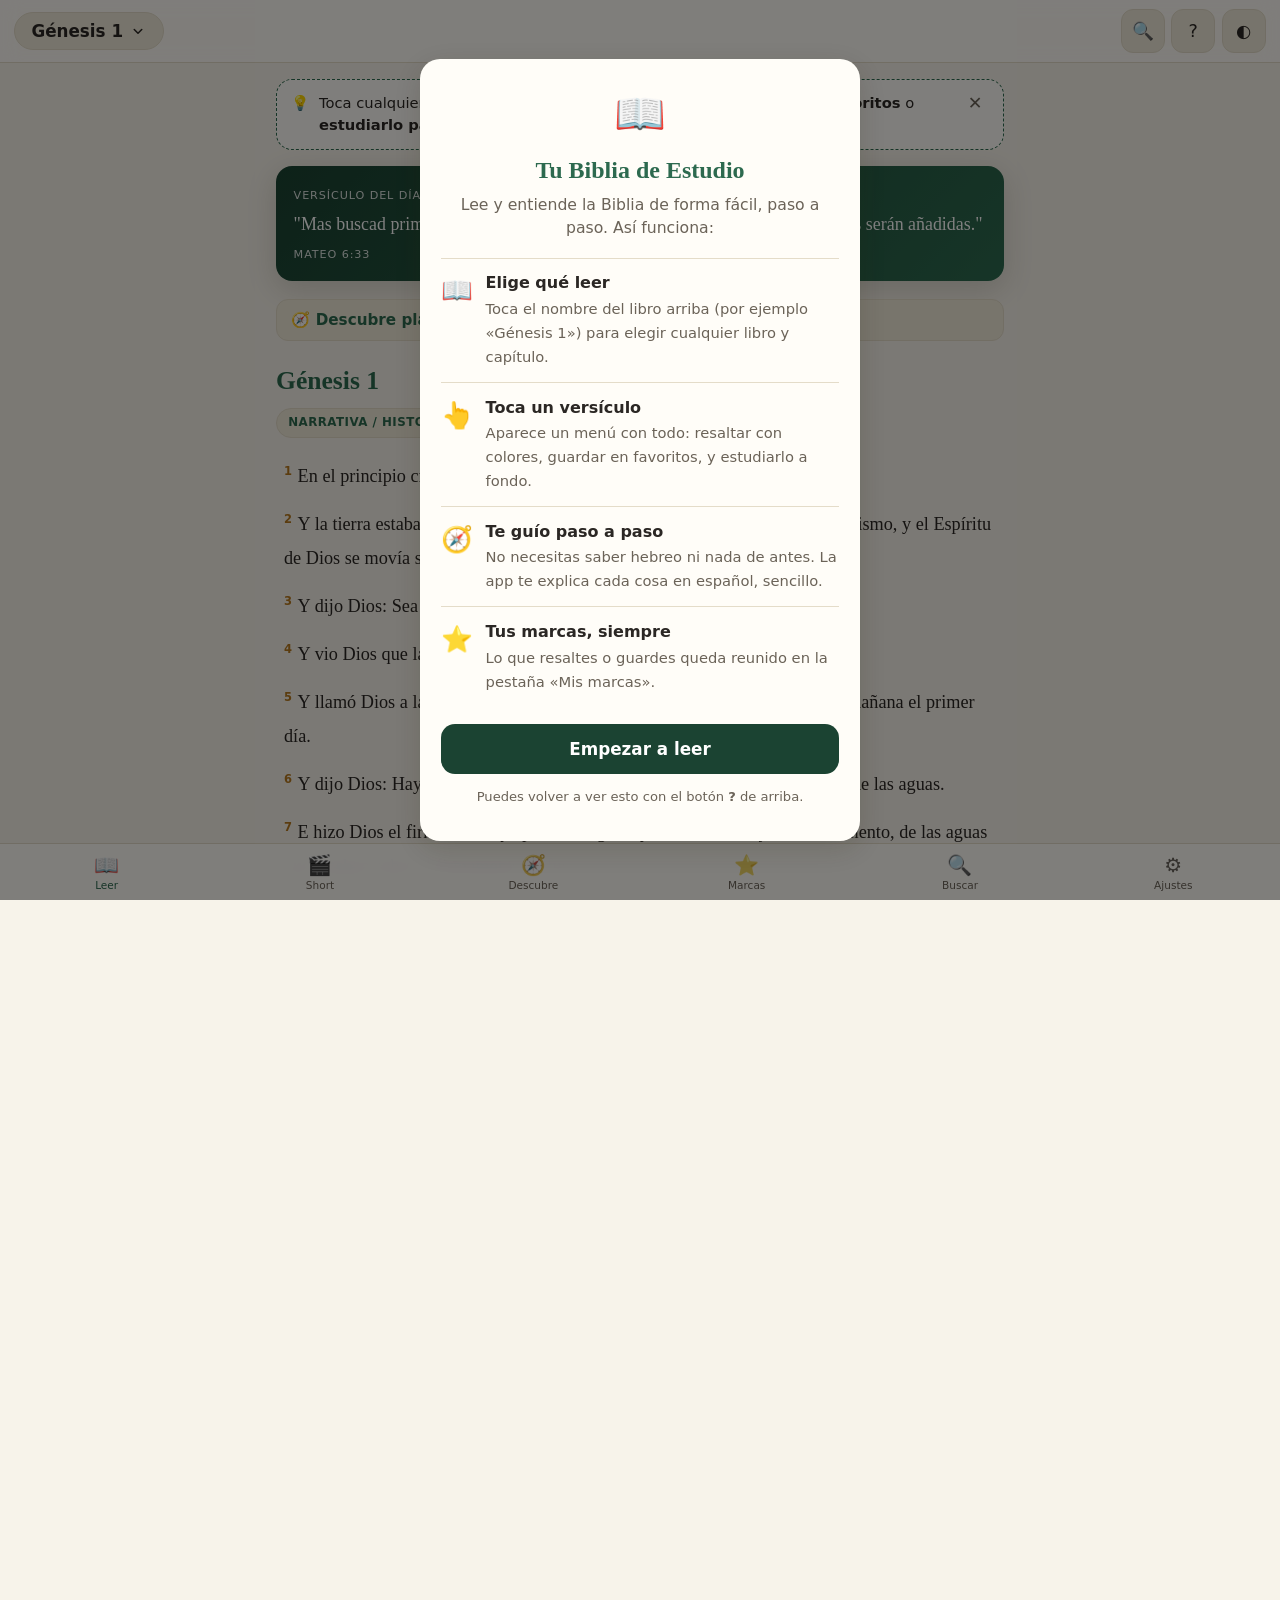
==== commit d112f2fd: "Buscar: lupa 🔍 en la barra superior (buscar desde cualquier pantalla) El usuario quería buscar sin e" ====
--- a/index.html
+++ b/index.html
@@ -19,10 +19,20 @@
       <svg viewBox="0 0 24 24" class="chev" aria-hidden="true"><path d="M7 10l5 5 5-5" fill="none" stroke="currentColor" stroke-width="2" stroke-linecap="round" stroke-linejoin="round"/></svg>
     </button>
     <div class="topbar__right">
+      <button id="btnFind" class="iconbtn" title="Buscar" aria-label="Buscar">🔍</button>
       <button id="btnHelp" class="iconbtn" title="¿Cómo se usa?" aria-label="Ayuda">?</button>
       <button id="btnTheme" class="iconbtn" title="Cambiar tema" aria-label="Cambiar tema">◐</button>
     </div>
   </header>
+
+  <!-- Buscador rápido (desde cualquier pantalla) -->
+  <div id="find" class="find" hidden>
+    <div class="find__bar">
+      <input id="findInput" type="search" placeholder="Versículo (Josué 1:9) o una palabra…" />
+      <button class="short-ic" id="findClose" aria-label="Cerrar">✕</button>
+    </div>
+    <div class="find__results" id="findResults"></div>
+  </div>
 
   <!-- Bienvenida / ¿Cómo se usa? -->
   <div id="welcome" class="welcome" hidden>
--- a/assets/css/app.css
+++ b/assets/css/app.css
@@ -489,20 +489,23 @@
 
 .short-stage { position: relative; flex: 1; overflow: hidden; }
 .short-card { position: absolute; inset: 0; display: flex; align-items: center; justify-content: center;
-  padding: 4.4rem 1.4rem 7rem; color: var(--accent-ink);
-  background: linear-gradient(165deg, var(--accent), var(--accent-soft));
-  transition: transform .33s cubic-bezier(.22,.9,.26,1); will-change: transform; }
+  padding: 4.6rem 1.5rem 8rem; color: var(--accent-ink);
+  background: radial-gradient(130% 100% at 50% 0%, var(--accent-soft) 0%, var(--accent) 70%);
+  transition: transform .52s cubic-bezier(.16,1,.3,1), opacity .42s ease; will-change: transform, opacity; }
 .short-card__in { max-height: 100%; overflow: auto; text-align: center; width: 100%; cursor: pointer; }
 .short-ref { font-weight: 800; font-size: 1rem; letter-spacing: .02em;
   background: rgba(255,255,255,.18); display: inline-block; padding: .3rem .95rem; border-radius: 999px; margin-bottom: 1.2rem; }
 .short-text { font-family: var(--ff-read); font-size: clamp(1.5rem, 6.2vw, 2.25rem); line-height: 1.5; font-weight: 500; }
+.short-text .sw { transition: background .12s, color .12s; border-radius: .22rem; padding: 0 .04em; }
+.short-text .sw.lit { background: rgba(255,255,255,.9); color: var(--accent); }
+.short-ic.on { background: rgba(255,255,255,.26); }
 .short-tap { margin-top: 1.5rem; font-size: .78rem; opacity: .55; }
 .short-card.speaking .short-ref { animation: shPulse 1.5s ease-in-out infinite; }
 @keyframes shPulse { 0%,100%{ box-shadow: 0 0 0 0 rgba(255,255,255,.35) } 50%{ box-shadow: 0 0 0 .5rem rgba(255,255,255,0) } }
-.short-card.from-bottom { transform: translateY(100%); }
-.short-card.from-top { transform: translateY(-100%); }
-.short-card.to-top { transform: translateY(-100%); }
-.short-card.to-bottom { transform: translateY(100%); }
+.short-card.from-bottom { transform: translateY(100%) scale(.94); opacity: 0; }
+.short-card.from-top { transform: translateY(-100%) scale(.94); opacity: 0; }
+.short-card.to-top { transform: translateY(-16%) scale(.94); opacity: 0; }
+.short-card.to-bottom { transform: translateY(16%) scale(.94); opacity: 0; }
 .short-card.bounce { animation: shBounce .3s ease; }
 @keyframes shBounce { 0%,100%{ transform: translateY(0) } 50%{ transform: translateY(-14px) } }
 
@@ -524,14 +527,25 @@
 .short-hint.gone { display: none; }
 @keyframes shHint { 0%,100%{ transform: translateY(0); opacity: .45 } 50%{ transform: translateY(-6px); opacity: .9 } }
 
-.short-ctl { position: absolute; left: 0; right: 0; bottom: calc(env(safe-area-inset-bottom) + .8rem); z-index: 4;
-  display: flex; gap: .5rem; justify-content: center; align-items: center; flex-wrap: wrap; padding: 0 .8rem; }
-.short-btn { background: rgba(0,0,0,.3); color: #fff; border: none; border-radius: 999px;
-  padding: .5rem .8rem; font-size: .9rem; font-weight: 700; }
-.short-btn.on { background: rgba(255,255,255,.24); }
-.short-btn:active { transform: scale(.96); }
-.short-btn--play { font-size: 1.2rem; width: 54px; height: 54px; padding: 0; background: rgba(255,255,255,.95); color: var(--accent); }
-.short-ctl__hint { color: var(--accent-ink); opacity: .8; font-size: .85rem; }
+.short-ctl { position: absolute; left: 0; right: 0; bottom: calc(env(safe-area-inset-bottom) + 1.1rem); z-index: 4;
+  display: flex; justify-content: center; align-items: center; padding: 0 .8rem; }
+.short-dock { display: inline-flex; align-items: center; gap: .15rem; padding: .35rem .45rem; border-radius: 999px;
+  background: rgba(10,26,20,.42); backdrop-filter: blur(16px); -webkit-backdrop-filter: blur(16px);
+  box-shadow: 0 12px 34px rgba(0,0,0,.3), inset 0 0 0 1px rgba(255,255,255,.1); }
+.short-cbtn { display: inline-flex; align-items: center; justify-content: center; gap: .12rem;
+  height: 46px; min-width: 46px; padding: 0 .55rem; border: none; border-radius: 999px;
+  background: transparent; color: #fff; font-weight: 700; cursor: pointer; transition: background .15s, transform .1s; }
+.short-cbtn:active { transform: scale(.9); }
+.short-cbtn:hover { background: rgba(255,255,255,.12); }
+.short-cbtn svg { width: 22px; height: 22px; fill: currentColor; display: block; }
+.short-cbtn .lbl { font-size: .82rem; font-variant-numeric: tabular-nums; min-width: 1.4em; text-align: left; }
+.short-cbtn--num { padding: 0 .7rem 0 .5rem; }
+.short-icbtn.off { opacity: .7; }
+.short-cbtn--play { background: #fff; color: var(--accent); width: 56px; height: 56px; min-width: 56px; margin: 0 .15rem;
+  box-shadow: 0 4px 14px rgba(0,0,0,.28); }
+.short-cbtn--play:hover { background: #fff; }
+.short-cbtn--play svg { width: 26px; height: 26px; }
+.short-dock__hint { color: #fff; opacity: .85; font-size: .88rem; padding: 0 .6rem 0 .3rem; }
 
 .short-search { position: absolute; inset: 0; z-index: 6; background: var(--bg); display: flex; flex-direction: column;
   padding: calc(env(safe-area-inset-top) + .7rem) .9rem 1rem; }
@@ -545,4 +559,23 @@
 .short-sr:active { background: var(--surface-2); }
 .short-sr__r { color: var(--accent-soft); font-weight: 700; font-size: .85rem; }
 .short-sr__t { color: var(--text); font-size: .95rem; line-height: 1.4; }
-.short-sr__hint { color: var(--text-soft); font-size: .9rem; margin: 0 0 .4rem; }
+.short-sr__hint { color: var(--text-soft); font-size: .9rem; margin: .2rem 0 .4rem; }
+.short-go { display: flex; align-items: center; gap: .7rem; width: 100%; text-align: left; cursor: pointer;
+  background: linear-gradient(135deg, var(--accent), var(--accent-soft)); color: var(--accent-ink);
+  border: none; border-radius: 14px; padding: .8rem .9rem; margin: .2rem 0 .6rem; box-shadow: var(--shadow); }
+.short-go:active { filter: brightness(.96); }
+.short-go__i { font-size: 1.4rem; flex: none; }
+.short-go__t { flex: 1; min-width: 0; display: flex; flex-direction: column; }
+.short-go__t b { font-size: 1rem; }
+.short-go__t small { font-size: .78rem; opacity: .85; }
+.short-go__a { font-size: 1.5rem; opacity: .8; flex: none; }
+
+/* Buscador rápido (lupa de la barra superior) */
+.find { position: fixed; inset: 0; z-index: 70; background: var(--bg); display: flex; flex-direction: column;
+  padding: calc(env(safe-area-inset-top) + .7rem) .9rem 1rem; animation: fade .2s ease; }
+.find[hidden] { display: none; }
+.find__bar { display: flex; gap: .5rem; align-items: center; }
+.find__bar input { flex: 1; padding: .75rem .9rem; border-radius: 12px; border: 1px solid var(--line);
+  background: var(--surface); color: var(--text); font-size: 1rem; }
+.find__bar .short-ic { background: var(--surface-2); color: var(--text); }
+.find__results { margin-top: .9rem; overflow: auto; }
